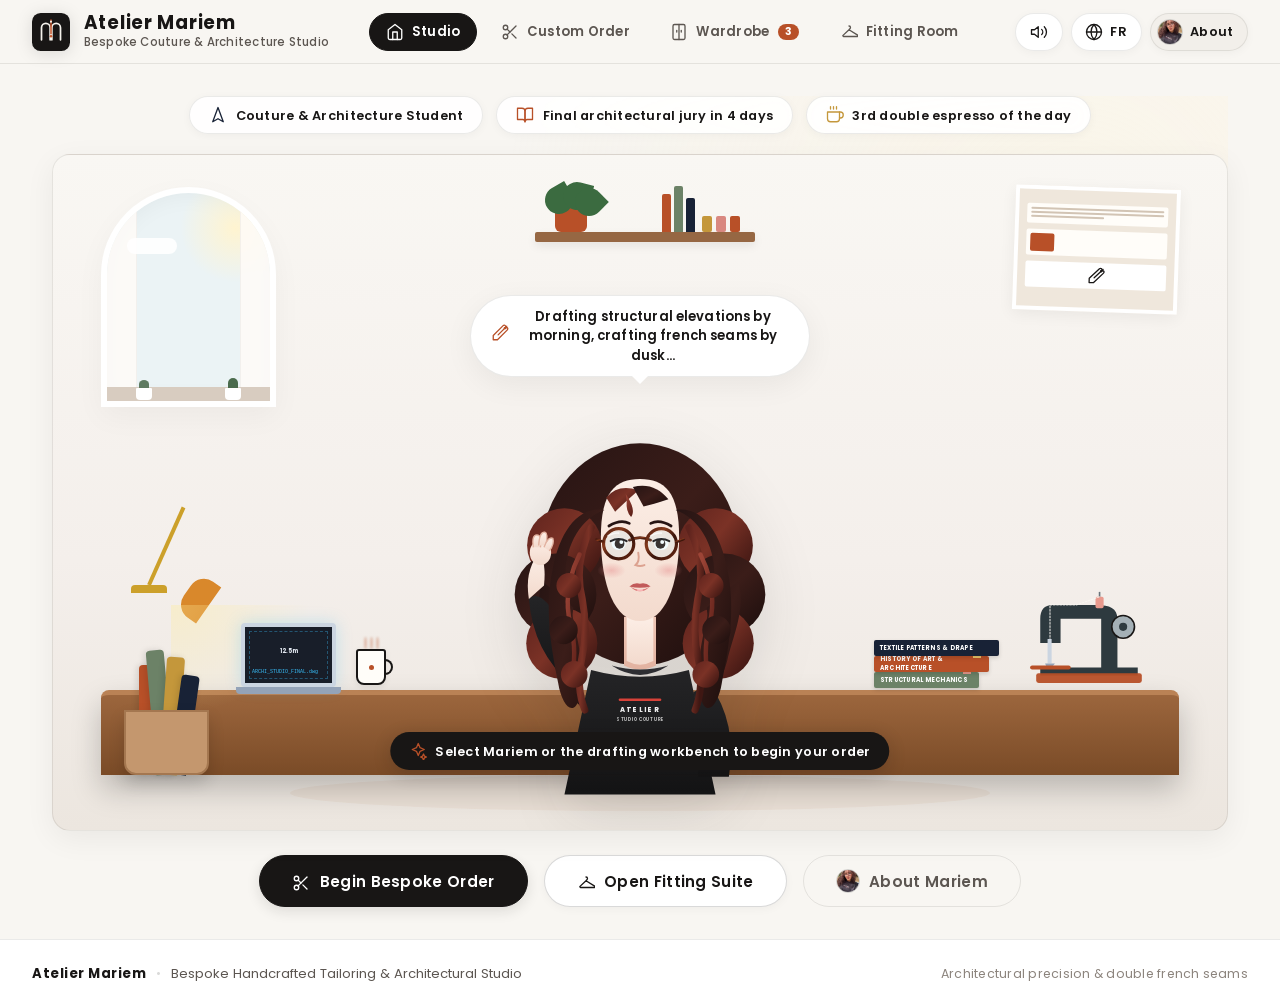
==== index.html @ 772eb367 "feat: complete Atelier Mariem - bespoke couture and architecture studio" ====
<!DOCTYPE html>
<html lang="en">
<head>
  <meta charset="UTF-8" />
  <meta name="viewport" content="width=device-width, initial-scale=1.0" />
  <title>Atelier Mariem — Bespoke Couture & Architecture Studio</title>
  <meta name="description" content="A curated atelier by Mariem, architecture student and bespoke tailor. Custom order tailored garments, view mechanical atelier construction, and style silhouettes in the interactive fitting suite." />

  <!-- Favicon with Architectural Monogram -->
  <link rel="icon" href="data:image/svg+xml,<svg xmlns=%22http://www.w3.org/2000/svg%22 viewBox=%220 0 44 44%22 fill=%22none%22><rect width=%2244%22 height=%2244%22 rx=%2210%22 fill=%22%23181615%22/><path d=%22M11 31V17C11 14.2 13.2 12 16 12C18.8 12 21 14.2 21 17V31M23 31V17C23 14.2 25.2 12 28 12C30.8 12 33 14.2 33 17V31%22 stroke=%22%23F5F2EB%22 stroke-width=%222.5%22 stroke-linecap=%22round%22/><circle cx=%2222%22 cy=%2224%22 r=%222%22 fill=%22%23C2542B%22/></svg>" />

  <!-- Google Fonts: Poppins (Clean, Architectural, Premium) -->
  <link rel="preconnect" href="https://fonts.googleapis.com" />
  <link rel="preconnect" href="https://fonts.gstatic.com" crossorigin />
  <link href="https://fonts.googleapis.com/css2?family=Poppins:ital,wght@0,300;0,400;0,500;0,600;0,700;0,800;1,400;1,500;1,600&display=swap" rel="stylesheet" />

  <!-- Modular CSS Files -->
  <link rel="stylesheet" href="css/styles.css" />
  <link rel="stylesheet" href="css/studio.css" />
  <link rel="stylesheet" href="css/conversation.css" />
  <link rel="stylesheet" href="css/workshop.css" />
  <link rel="stylesheet" href="css/wardrobe.css" />
  <link rel="stylesheet" href="css/fitting-room.css" />
</head>
<body>
  <div class="atelier-app-root">
    <!-- Top Navigation Bar -->
    <header class="atelier-navbar">
      <div class="navbar-inner">
        <!-- Brand / Studio Logo -->
        <a href="#studio" class="navbar-brand" id="brand-logo-link" aria-label="Atelier Mariem Home">
          <div class="brand-monogram-container" id="brand-logo-slot">
            <svg class="brand-vector-logo" width="38" height="38" viewBox="0 0 44 44" fill="none" xmlns="http://www.w3.org/2000/svg">
              <rect width="44" height="44" rx="10" fill="#181615" />
              <path d="M11 31V17C11 14.2386 13.2386 12 16 12C18.7614 12 21 14.2386 21 17V31" stroke="#F5F2EB" stroke-width="2" stroke-linecap="round" />
              <path d="M23 31V17C23 14.2386 25.2386 12 28 12C30.7614 12 33 14.2386 33 17V31" stroke="#F5F2EB" stroke-width="2" stroke-linecap="round" />
              <path d="M22 8V24" stroke="#C2542B" stroke-width="1.75" stroke-linecap="round" />
              <circle cx="22" cy="10" r="1.2" fill="#FAF7F2" />
              <circle cx="22" cy="27" r="1.5" fill="#C2542B" />
            </svg>
          </div>
          <div class="brand-text-block">
            <h1 class="brand-name" data-i18n="brand_title">Atelier Mariem</h1>
            <span class="brand-tagline" data-i18n="brand_subtitle">Bespoke Couture & Architecture Studio</span>
          </div>
        </a>

        <!-- Scene Navigation Links (Vector Line Icons, Zero Emojis) -->
        <nav class="navbar-navigation" aria-label="Main Navigation">
          <ul class="navbar-nav">
            <li>
              <a href="#studio" class="nav-link active" data-scene="studio">
                <svg class="nav-icon" viewBox="0 0 24 24" fill="none" stroke="currentColor" stroke-width="1.75" stroke-linecap="round" stroke-linejoin="round"><path d="M3 9l9-7 9 7v11a2 2 0 0 1-2 2H5a2 2 0 0 1-2-2z"></path><polyline points="9 22 9 12 15 12 15 22"></polyline></svg>
                <span data-i18n="nav_studio">Studio</span>
              </a>
            </li>
            <li>
              <a href="#order" class="nav-link" data-scene="order">
                <svg class="nav-icon" viewBox="0 0 24 24" fill="none" stroke="currentColor" stroke-width="1.75" stroke-linecap="round" stroke-linejoin="round"><circle cx="6" cy="6" r="3"></circle><circle cx="6" cy="18" r="3"></circle><line x1="20" y1="4" x2="8.12" y2="15.88"></line><line x1="14.47" y1="14.48" x2="20" y2="20"></line><line x1="8.12" y1="8.12" x2="12" y2="12"></line></svg>
                <span data-i18n="nav_order">Custom Order</span>
              </a>
            </li>
            <li>
              <a href="#wardrobe" class="nav-link" data-scene="wardrobe">
                <svg class="nav-icon" viewBox="0 0 24 24" fill="none" stroke="currentColor" stroke-width="1.75" stroke-linecap="round" stroke-linejoin="round"><rect x="4" y="2" width="16" height="20" rx="2"></rect><line x1="12" y1="2" x2="12" y2="22"></line><line x1="9" y1="10" x2="9" y2="12"></line><line x1="15" y1="10" x2="15" y2="12"></line></svg>
                <span data-i18n="nav_wardrobe">Wardrobe</span>
                <span class="nav-counter-badge" id="nav-wardrobe-count" aria-label="Wardrobe items count">3</span>
              </a>
            </li>
            <li>
              <a href="#fitting" class="nav-link" data-scene="fitting">
                <svg class="nav-icon" viewBox="0 0 24 24" fill="none" stroke="currentColor" stroke-width="1.75" stroke-linecap="round" stroke-linejoin="round"><path d="M12 4a2 2 0 0 1 2 2c0 1.5-1.5 2-2 3l-8 7.5a1 1 0 0 0 .7 1.5h18.6a1 1 0 0 0 .7-1.5L12 9"></path></svg>
                <span data-i18n="nav_fitting">Fitting Room</span>
              </a>
            </li>
          </ul>
        </nav>

        <!-- Right Quick Controls -->
        <div class="navbar-controls">
          <!-- Sound Toggle (Web Audio API) -->
          <button class="btn-ctrl" id="btn-toggle-sound" title="Toggle audio ambience" aria-label="Toggle audio">
            <svg class="ctrl-icon" viewBox="0 0 24 24" fill="none" stroke="currentColor" stroke-width="1.75" stroke-linecap="round" stroke-linejoin="round"><polygon points="11 5 6 9 2 9 2 15 6 15 11 19 11 5"></polygon><path d="M19.07 4.93a10 10 0 0 1 0 14.14M15.54 8.46a5 5 0 0 1 0 7.07"></path></svg>
          </button>

          <!-- Language Switcher (EN / FR) -->
          <button class="btn-ctrl" id="btn-toggle-lang" title="Switch language" aria-label="Switch language">
            <svg class="ctrl-icon" viewBox="0 0 24 24" fill="none" stroke="currentColor" stroke-width="1.75" stroke-linecap="round" stroke-linejoin="round"><circle cx="12" cy="12" r="10"></circle><line x1="2" y1="12" x2="22" y2="12"></line><path d="M12 2a15.3 15.3 0 0 1 4 10 15.3 15.3 0 0 1-4 10 15.3 15.3 0 0 1-4-10 15.3 15.3 0 0 1 4-10z"></path></svg>
            <span class="lang-text" id="nav-lang-label">FR</span>
          </button>

          <!-- About Mariem Button (with Circular Avatar Crop) -->
          <button class="btn-ctrl btn-about-pill" id="btn-nav-about" title="Meet Mariem" aria-label="About Mariem">
            <img src="assets/me.png" alt="Mariem" class="avatar-mini-crop" />
            <span data-i18n="nav_about">About</span>
          </button>
        </div>
      </div>
    </header>

    <!-- Main Viewport for Animated Single-Page Scenes -->
    <main class="app-viewport" id="app-main-viewport" role="main"></main>

    <!-- About Mariem Modal (Pinterest / Luxury Editorial Lookbook Card) -->
    <div class="modal-backdrop" id="about-mariem-modal" style="display: none;" role="dialog" aria-modal="true" aria-labelledby="about-modal-heading">
      <div class="modal-sheet">
        <button class="modal-close-corner" id="btn-close-about-modal" aria-label="Close modal">
          <svg viewBox="0 0 24 24" width="18" height="18" fill="none" stroke="currentColor" stroke-width="2" stroke-linecap="round" stroke-linejoin="round"><line x1="18" y1="6" x2="6" y2="18"></line><line x1="6" y1="6" x2="18" y2="18"></line></svg>
        </button>

        <div class="about-hero-row">
          <img src="assets/me.png" alt="Mariem with round glasses and curly hair" class="about-portrait-circle" />
          <div class="about-titles-col">
            <span class="about-kicker">Couture & Structural Design</span>
            <h3 id="about-modal-heading" data-i18n="about_title">Bonjour, I'm Mariem</h3>
            <p class="about-sub-role" data-i18n="about_subtitle">Architecture student by day, tailor and patternmaker by night</p>
          </div>
        </div>

        <p class="about-bio-body" data-i18n="about_bio">
          Welcome to my studio corner. Between structural mechanics evaluations and urban theory seminars, I craft sustainable bespoke garments on an all-metal vintage Singer. Every piece is cut by hand with architectural drafting precision, finished with reinforced french seams, and tailored to endure for years.
        </p>

        <div class="about-facts-box">
          <h4 data-i18n="about_fun_facts_title">Studio Principles</h4>
          <ul class="about-facts-list">
            <li data-i18n="about_fact_1">Focus: Double-shot oat flat white and continuous ambient records</li>
            <li data-i18n="about_fact_2">Machinery: 1984 all-metal mechanical needle-punch workhorse</li>
            <li data-i18n="about_fact_3">Aesthetic: Sharp architectural lines balanced by fluid natural drape</li>
            <li data-i18n="about_fact_4">Sustainability: Zero-waste scrap accessories and natural organic fibers</li>
          </ul>
        </div>

        <div class="modal-bottom-actions">
          <button class="btn btn-primary btn-large" onclick="document.getElementById('about-mariem-modal').style.display='none'">
            <span data-i18n="about_close_btn">Return to Studio</span>
          </button>
        </div>
      </div>
    </div>

    <!-- Atelier Footer -->
    <footer class="atelier-footer">
      <div class="footer-inner">
        <div class="footer-left">
          <span class="footer-brand-title">Atelier Mariem</span>
          <span class="footer-sep">•</span>
          <span>Bespoke Handcrafted Tailoring & Architectural Studio</span>
        </div>
        <div class="footer-right">
          <span class="footer-motto">Architectural precision & double french seams</span>
        </div>
      </div>
    </footer>
  </div>

  <!-- Main JavaScript App Module -->
  <script type="module" src="js/main.js"></script>
</body>
</html>
---- css/styles.css ----
/* ==========================================================================
   Atelier Mariem - Luxury Design System & Global Stylesheet
   Typography: Poppins exclusively
   Aesthetic: Pinterest high-end editorial atelier, architectural precision,
   understated luxury, uniform button heights & cohesive vector icon library
   ========================================================================== */

:root {
  /* High-End Architectural Atelier Color Palette */
  --bg-cream: #F8F6F2;
  --bg-cream-card: #FFFFFF;
  --bg-cream-alt: #F2EFEA;
  --bg-warm-tint: #ECE7DE;

  --terracotta: #B85028;
  --terracotta-dark: #963D1B;
  --terracotta-light: #CF6840;
  --terracotta-soft: rgba(184, 80, 40, 0.08);

  --rose-blush: #D98880;
  --rose-soft: #F7EBE8;
  --gold-ochre: #C4973B;
  --sage-green: #6C8267;
  --navy-tailor: #182236;

  --text-dark: #181615;
  --text-muted: #5C5651;
  --text-light: #8C847D;

  --border-subtle: rgba(24, 22, 21, 0.09);
  --border-strong: rgba(24, 22, 21, 0.16);

  /* Shadows (Soft luxury elevation) */
  --shadow-sm: 0 2px 10px rgba(24, 22, 21, 0.04);
  --shadow-md: 0 8px 30px rgba(24, 22, 21, 0.06);
  --shadow-lg: 0 20px 50px rgba(24, 22, 21, 0.1);
  --shadow-glow: 0 0 25px rgba(184, 80, 40, 0.22);

  /* Radii */
  --radius-sm: 6px;
  --radius-md: 12px;
  --radius-lg: 18px;
  --radius-full: 9999px;

  /* Typography: POPPINS Everywhere */
  --font-family: 'Poppins', -apple-system, BlinkMacSystemFont, 'Segoe UI', Roboto, sans-serif;
  --font-display: var(--font-family);
  --font-body: var(--font-family);
  --font-handwritten: var(--font-family);

  /* Button Standard Heights */
  --btn-h-default: 46px;
  --btn-h-large: 52px;
  --btn-h-sm: 36px;

  /* Transitions */
  --transition-fast: 160ms cubic-bezier(0.2, 0, 0, 1);
  --transition-base: 260ms cubic-bezier(0.25, 1, 0.5, 1);
}

/* Reset */
*, *::before, *::after {
  box-sizing: border-box;
  margin: 0;
  padding: 0;
}

html {
  font-size: 16px;
  scroll-behavior: smooth;
  -webkit-font-smoothing: antialiased;
  -moz-osx-font-smoothing: grayscale;
}

body {
  background-color: var(--bg-cream);
  color: var(--text-dark);
  font-family: var(--font-family);
  line-height: 1.5;
  min-height: 100vh;
  display: flex;
  flex-direction: column;
  overflow-x: hidden;
}

/* Global App Shell */
.atelier-app-root {
  display: flex;
  flex-direction: column;
  min-height: 100vh;
}

/* ================= VECTOR ICONS ================= */
.icon, .nav-icon, .ctrl-icon {
  width: 18px;
  height: 18px;
  display: inline-block;
  vertical-align: middle;
  stroke-width: 1.75px;
  flex-shrink: 0;
}

/* ================= HEADER / TOPBAR ================= */
.atelier-navbar {
  position: sticky;
  top: 0;
  z-index: 100;
  background-color: rgba(248, 246, 242, 0.95);
  backdrop-filter: blur(14px);
  border-bottom: 1px solid var(--border-subtle);
  padding: 0.75rem 2rem;
}

.navbar-inner {
  max-width: 1240px;
  margin: 0 auto;
  display: flex;
  align-items: center;
  justify-content: space-between;
  gap: 1.5rem;
}

/* Brand Link */
.navbar-brand {
  display: flex;
  align-items: center;
  gap: 0.85rem;
  text-decoration: none;
  color: inherit;
  transition: opacity var(--transition-fast);
}

.navbar-brand:hover {
  opacity: 0.9;
}

.brand-monogram-container {
  display: flex;
  align-items: center;
  justify-content: center;
}

.brand-vector-logo {
  filter: drop-shadow(0 2px 8px rgba(0,0,0,0.12));
}

.brand-text-block {
  display: flex;
  flex-direction: column;
}

.brand-name {
  font-family: var(--font-family);
  font-size: 1.15rem;
  font-weight: 700;
  letter-spacing: 0.04em;
  color: var(--text-dark);
  line-height: 1.2;
}

.brand-tagline {
  font-size: 0.72rem;
  color: var(--text-muted);
  font-weight: 500;
  letter-spacing: 0.02em;
}

/* Nav Links */
.navbar-nav {
  display: flex;
  align-items: center;
  gap: 0.4rem;
  list-style: none;
}

.nav-link {
  display: inline-flex;
  align-items: center;
  gap: 0.5rem;
  height: 38px;
  padding: 0 1rem;
  border-radius: var(--radius-full);
  text-decoration: none;
  font-size: 0.82rem;
  font-weight: 600;
  letter-spacing: 0.02em;
  color: var(--text-muted);
  transition: all var(--transition-fast);
  cursor: pointer;
  border: 1px solid transparent;
}

.nav-link:hover {
  color: var(--text-dark);
  background-color: var(--bg-cream-alt);
}

.nav-link.active {
  color: #FFF;
  background-color: var(--text-dark);
  border-color: var(--text-dark);
}

.nav-counter-badge {
  background-color: var(--terracotta);
  color: #FFF;
  font-size: 0.68rem;
  font-weight: 700;
  padding: 0.1rem 0.45rem;
  border-radius: var(--radius-full);
  line-height: 1.2;
}

.nav-link.active .nav-counter-badge {
  background-color: #FFF;
  color: var(--text-dark);
}

/* Right Controls (Language & Sound) */
.navbar-controls {
  display: flex;
  align-items: center;
  gap: 0.5rem;
}

.btn-ctrl {
  background: var(--bg-cream-card);
  border: 1px solid var(--border-subtle);
  color: var(--text-dark);
  height: 38px;
  padding: 0 0.85rem;
  border-radius: var(--radius-full);
  cursor: pointer;
  display: inline-flex;
  align-items: center;
  justify-content: center;
  gap: 0.45rem;
  font-family: var(--font-family);
  font-size: 0.8rem;
  font-weight: 600;
  letter-spacing: 0.02em;
  transition: all var(--transition-fast);
  box-shadow: var(--shadow-sm);
}

.btn-ctrl:hover {
  border-color: var(--text-dark);
  transform: translateY(-1px);
}

.btn-ctrl.muted {
  opacity: 0.5;
}

.btn-about-pill {
  padding: 0 0.85rem 0 0.4rem;
  background-color: var(--bg-cream-alt);
  border-color: var(--border-subtle);
}

.avatar-mini-crop {
  width: 26px;
  height: 26px;
  border-radius: var(--radius-full);
  object-fit: cover;
  border: 1px solid var(--border-strong);
}

/* ================= MAIN VIEWPORT CONTAINER ================= */
.app-viewport {
  flex: 1;
  max-width: 1240px;
  width: 100%;
  margin: 0 auto;
  padding: 2rem;
  display: flex;
  flex-direction: column;
}

/* Base Scene Animation */
.scene {
  display: flex;
  flex-direction: column;
  width: 100%;
  animation: sceneFadeIn var(--transition-base) forwards;
}

@keyframes sceneFadeIn {
  from {
    opacity: 0;
    transform: translateY(10px);
  }
  to {
    opacity: 1;
    transform: translateY(0);
  }
}

/* ================= BUTTONS (PRO-CODED & UNIFORM) ================= */
.btn {
  display: inline-flex;
  align-items: center;
  justify-content: center;
  gap: 0.6rem;
  height: var(--btn-h-default);
  min-height: var(--btn-h-default);
  padding: 0 1.5rem;
  border-radius: var(--radius-full);
  border: 1px solid transparent;
  font-family: var(--font-family);
  font-weight: 600;
  font-size: 0.88rem;
  letter-spacing: 0.02em;
  cursor: pointer;
  transition: all var(--transition-fast);
  text-decoration: none;
  white-space: nowrap;
  box-sizing: border-box;
}

.btn:active {
  transform: scale(0.98);
}

.btn-primary {
  background-color: var(--text-dark);
  color: #FFF;
  border-color: var(--text-dark);
  box-shadow: 0 4px 14px rgba(24, 22, 21, 0.12);
}

.btn-primary:hover {
  background-color: var(--terracotta);
  border-color: var(--terracotta);
  box-shadow: 0 6px 18px var(--terracotta-soft);
  transform: translateY(-1px);
}

.btn-secondary {
  background-color: var(--bg-cream-card);
  color: var(--text-dark);
  border-color: var(--border-strong);
  box-shadow: var(--shadow-sm);
}

.btn-secondary:hover {
  border-color: var(--text-dark);
  background-color: var(--bg-cream-alt);
  transform: translateY(-1px);
}

.btn-ghost {
  background: transparent;
  color: var(--text-muted);
  border-color: var(--border-subtle);
}

.btn-ghost:hover {
  background-color: var(--bg-cream-alt);
  color: var(--text-dark);
  border-color: var(--border-strong);
}

.btn-danger {
  background-color: #B91C1C;
  color: #FFF;
  border-color: #B91C1C;
}

.btn-danger:hover {
  background-color: #991B1B;
}

.btn-large {
  height: var(--btn-h-large);
  min-height: var(--btn-h-large);
  padding: 0 2rem;
  font-size: 0.95rem;
}

.btn-sm {
  height: var(--btn-h-sm);
  min-height: var(--btn-h-sm);
  padding: 0 1rem;
  font-size: 0.8rem;
}

.pulse-glow {
  animation: pulseButtonGlow 3s infinite ease-in-out;
}

@keyframes pulseButtonGlow {
  0%, 100% {
    box-shadow: 0 4px 14px rgba(24, 22, 21, 0.12);
  }
  50% {
    box-shadow: 0 6px 22px rgba(184, 80, 40, 0.28);
  }
}

/* ================= MODAL BASE (PINTEREST / EDITORIAL) ================= */
.modal-backdrop {
  position: fixed;
  inset: 0;
  z-index: 500;
  background-color: rgba(24, 22, 21, 0.6);
  backdrop-filter: blur(8px);
  display: flex;
  align-items: center;
  justify-content: center;
  padding: 1.5rem;
  animation: modalFadeIn var(--transition-fast) forwards;
}

@keyframes modalFadeIn {
  from { opacity: 0; }
  to { opacity: 1; }
}

.modal-sheet {
  background: var(--bg-cream-card);
  border-radius: var(--radius-lg);
  border: 1px solid var(--border-subtle);
  max-width: 560px;
  width: 100%;
  max-height: 90vh;
  overflow-y: auto;
  box-shadow: var(--shadow-lg);
  padding: 2.5rem;
  position: relative;
  animation: modalSlideUp var(--transition-base) forwards;
}

@keyframes modalSlideUp {
  from { transform: translateY(20px); opacity: 0; }
  to { transform: translateY(0); opacity: 1; }
}

.modal-close-corner {
  position: absolute;
  top: 1.5rem;
  right: 1.5rem;
  width: 36px;
  height: 36px;
  border-radius: var(--radius-full);
  border: 1px solid var(--border-subtle);
  background: var(--bg-cream);
  color: var(--text-dark);
  display: flex;
  align-items: center;
  justify-content: center;
  cursor: pointer;
  transition: all var(--transition-fast);
}

.modal-close-corner:hover {
  background-color: var(--text-dark);
  color: #FFF;
}

/* About Mariem Modal Content */
.about-hero-row {
  display: flex;
  align-items: center;
  gap: 1.5rem;
  margin-bottom: 1.5rem;
}

.about-portrait-circle {
  width: 90px;
  height: 90px;
  border-radius: var(--radius-full);
  border: 2px solid var(--text-dark);
  box-shadow: var(--shadow-md);
  object-fit: cover;
  flex-shrink: 0;
}

.about-kicker {
  font-size: 0.72rem;
  font-weight: 700;
  text-transform: uppercase;
  letter-spacing: 0.1em;
  color: var(--terracotta);
  display: block;
  margin-bottom: 0.2rem;
}

.about-titles-col h3 {
  font-size: 1.4rem;
  font-weight: 700;
  color: var(--text-dark);
  line-height: 1.25;
}

.about-sub-role {
  color: var(--text-muted);
  font-size: 0.85rem;
  font-weight: 500;
  margin-top: 0.2rem;
}

.about-bio-body {
  color: var(--text-muted);
  font-size: 0.92rem;
  line-height: 1.65;
  margin-bottom: 1.5rem;
}

.about-facts-box {
  background-color: var(--bg-cream-alt);
  border-radius: var(--radius-md);
  border-left: 3px solid var(--terracotta);
  padding: 1.25rem 1.4rem;
  margin-bottom: 1.8rem;
}

.about-facts-box h4 {
  font-size: 0.9rem;
  font-weight: 700;
  letter-spacing: 0.04em;
  text-transform: uppercase;
  margin-bottom: 0.65rem;
  color: var(--text-dark);
}

.about-facts-list {
  list-style: none;
  display: flex;
  flex-direction: column;
  gap: 0.45rem;
  font-size: 0.82rem;
  color: var(--text-muted);
}

.modal-bottom-actions {
  display: flex;
  justify-content: flex-end;
}

/* ================= FOOTER ================= */
.atelier-footer {
  margin-top: auto;
  border-top: 1px solid var(--border-subtle);
  background-color: #FFF;
  padding: 1.5rem 2rem;
  font-size: 0.82rem;
  color: var(--text-muted);
}

.footer-inner {
  max-width: 1240px;
  margin: 0 auto;
  display: flex;
  align-items: center;
  justify-content: space-between;
  gap: 1.5rem;
}

.footer-left {
  display: flex;
  align-items: center;
  gap: 0.6rem;
}

.footer-brand-title {
  font-weight: 700;
  color: var(--text-dark);
  letter-spacing: 0.04em;
}

.footer-sep {
  color: var(--border-strong);
}

.footer-motto {
  font-size: 0.78rem;
  letter-spacing: 0.02em;
  color: var(--text-light);
}

/* Responsive Navbar */
@media (max-width: 768px) {
  .atelier-navbar {
    padding: 0.65rem 1rem;
  }

  .navbar-inner {
    flex-wrap: wrap;
  }

  .brand-name {
    font-size: 1.05rem;
  }

  .brand-tagline {
    display: none;
  }

  .nav-link {
    padding: 0 0.75rem;
    font-size: 0.78rem;
  }

  .app-viewport {
    padding: 1.25rem 1rem;
  }

  .about-hero-row {
    flex-direction: column;
    text-align: center;
  }

  .footer-inner {
    flex-direction: column;
    text-align: center;
    gap: 0.5rem;
  }
}
---- css/studio.css ----
/* ==========================================================================
   Atelier Mariem - Studio Scene Stylesheet (Home)
   High-end architectural atelier loft, drafting desk, vintage Singer machine,
   uniform button heights, Pinterest moodboard precision
   ========================================================================== */

.scene-studio {
  position: relative;
  min-height: 80vh;
  display: flex;
  flex-direction: column;
  justify-content: space-between;
}

/* Floating Status Badges at Top */
.studio-header-floating {
  display: flex;
  align-items: center;
  justify-content: center;
  flex-wrap: wrap;
  gap: 0.85rem;
  margin-bottom: 1.25rem;
  z-index: 10;
}

.floating-badge {
  background: rgba(255, 255, 255, 0.9);
  backdrop-filter: blur(10px);
  border: 1px solid var(--border-subtle);
  border-radius: var(--radius-full);
  height: 38px;
  padding: 0 1.15rem;
  font-size: 0.8rem;
  font-weight: 600;
  letter-spacing: 0.02em;
  color: var(--text-dark);
  display: inline-flex;
  align-items: center;
  gap: 0.55rem;
  box-shadow: var(--shadow-sm);
  transition: all var(--transition-fast);
}

.floating-badge:hover {
  transform: translateY(-2px);
  border-color: var(--border-strong);
}

.badge-icon {
  display: flex;
  align-items: center;
  color: var(--terracotta);
}

.student-badge .badge-icon { color: var(--navy-tailor); }
.exam-badge .badge-icon { color: var(--terracotta); }
.coffee-badge .badge-icon { color: var(--gold-ochre); }

/* Studio Stage Area */
.studio-stage {
  position: relative;
  background: linear-gradient(180deg, #F9F7F3 0%, #F4EFEB 60%, #ECE6DF 100%);
  border: 1px solid var(--border-subtle);
  border-radius: var(--radius-lg);
  padding: 2.5rem 3rem 1.2rem;
  min-height: 520px;
  overflow: hidden;
  box-shadow: var(--shadow-md);
  display: flex;
  flex-direction: column;
  justify-content: flex-end;
}

/* Natural Daylight overlay */
.studio-ambient-light {
  position: absolute;
  top: 0;
  right: 0;
  width: 65%;
  height: 85%;
  background: radial-gradient(circle at 80% 20%, rgba(255, 245, 220, 0.4) 0%, rgba(255, 245, 220, 0) 70%);
  pointer-events: none;
}

/* Background Wall Elements */
.studio-room-bg {
  position: absolute;
  top: 2rem;
  left: 3rem;
  right: 3rem;
  height: 240px;
  display: flex;
  justify-content: space-between;
  pointer-events: none;
}

/* Cozy Studio Window */
.studio-window {
  width: 175px;
  height: 220px;
  background: #EBF3F5;
  border: 6px solid #FFF;
  border-radius: 90px 90px 0 0;
  box-shadow: inset 0 0 25px rgba(0, 0, 0, 0.05), 0 10px 30px rgba(0, 0, 0, 0.04);
  position: relative;
  overflow: hidden;
}

.window-sunlight {
  position: absolute;
  top: -20px;
  right: -20px;
  width: 110px;
  height: 110px;
  background: radial-gradient(circle, #FFF4D0 0%, rgba(255, 244, 208, 0) 70%);
}

.floating-cloud {
  position: absolute;
  top: 45px;
  left: 20px;
  width: 50px;
  height: 16px;
  background: #FFF;
  border-radius: 12px;
  opacity: 0.9;
  animation: floatCloud 26s infinite linear;
}

@keyframes floatCloud {
  0% { transform: translateX(-60px); }
  100% { transform: translateX(190px); }
}

.curtain {
  position: absolute;
  top: 0;
  bottom: 0;
  width: 30px;
  background: rgba(255, 252, 248, 0.85);
}

.curtain-left { left: 0; border-right: 1px solid rgba(0,0,0,0.04); }
.curtain-right { right: 0; border-left: 1px solid rgba(0,0,0,0.04); }

.window-sill {
  position: absolute;
  bottom: 0;
  left: -8px;
  right: -8px;
  height: 14px;
  background: #D8CCC0;
  border-radius: 4px;
  display: flex;
  justify-content: space-around;
  align-items: center;
}

.mini-ceramic-pot {
  width: 16px;
  height: 12px;
  background: #FFF;
  border-radius: 1px 1px 4px 4px;
  position: relative;
}

.succulent-stem {
  position: absolute;
  top: -8px;
  left: 3px;
  width: 10px;
  height: 8px;
  background: #5E7A60;
  border-radius: 50% 50% 0 0;
}

.succulent-stem.alt {
  height: 10px;
  top: -10px;
  background: #4A6B4D;
}

/* Floating Wall Shelf */
.floating-shelf {
  width: 220px;
  height: 10px;
  background: #966743;
  border-radius: 2px;
  position: relative;
  margin-top: 45px;
  box-shadow: 0 4px 10px rgba(0,0,0,0.08);
}

.potted-monstera {
  position: absolute;
  bottom: 10px;
  left: 20px;
}

.plant-pot {
  width: 32px;
  height: 24px;
  background: var(--terracotta);
  border-radius: 2px 2px 6px 6px;
}

.monstera-leaf {
  position: absolute;
  width: 28px;
  height: 28px;
  background: #3B6B40;
  border-radius: 50% 0 50% 50%;
  animation: leafSway 4.5s ease-in-out infinite alternate;
}

.leaf-1 { bottom: 18px; left: -10px; transform: rotate(-30deg); }
.leaf-2 { bottom: 22px; left: 8px; transform: rotate(15deg); }
.leaf-3 { bottom: 16px; left: 20px; transform: rotate(45deg); }

@keyframes leafSway {
  0% { transform: rotate(-4deg); }
  100% { transform: rotate(6deg); }
}

.shelf-books {
  position: absolute;
  bottom: 10px;
  right: 60px;
  display: flex;
  gap: 3px;
  align-items: flex-end;
}

.book {
  width: 9px;
  border-radius: 2px 2px 0 0;
}

.book-terracotta { height: 38px; background: var(--terracotta); }
.book-sage { height: 46px; background: var(--sage-green); }
.book-navy { height: 34px; background: var(--navy-tailor); }

.thread-spools-shelf {
  position: absolute;
  bottom: 10px;
  right: 15px;
  display: flex;
  gap: 4px;
}

.mini-spool {
  width: 10px;
  height: 16px;
  border-radius: 2px;
}

.spool-gold { background: var(--gold-ochre); }
.spool-rose { background: var(--rose-blush); }
.spool-rust { background: var(--terracotta); }

/* Pinned Moodboard */
.moodboard-board {
  width: 165px;
  height: 125px;
  background: #EFE7DC;
  border: 4px solid #FFF;
  box-shadow: 0 4px 16px rgba(0,0,0,0.06);
  position: relative;
  transform: rotate(2deg);
  display: flex;
  flex-direction: column;
  padding: 8px;
  gap: 6px;
}

.mood-note {
  background: #FFFDF9;
  padding: 4px;
  border-radius: 2px;
}

.sketch-line {
  display: block;
  height: 2px;
  background: #D2C4B4;
  margin-bottom: 2px;
  border-radius: 1px;
}

.sketch-line.short { width: 55%; }

.mini-swatch {
  width: 24px;
  height: 18px;
  border-radius: 2px;
}

.swatch-rust { background: var(--terracotta); }

.mood-polaroid {
  display: flex;
  align-items: center;
  justify-content: center;
  background: #FFF;
  border-radius: 2px;
  padding: 4px;
}

.polaroid-inner {
  display: flex;
  align-items: center;
  justify-content: center;
  color: var(--text-dark);
}

/* ================= CENTRAL WORKSTATION DESK ================= */
.studio-desk-area {
  position: relative;
  z-index: 5;
  display: flex;
  align-items: flex-end;
  justify-content: space-between;
  margin-top: 100px;
}

/* Drafting Table Base */
.wooden-desk {
  position: absolute;
  bottom: 0;
  left: 0;
  right: 0;
  height: 85px;
  background: linear-gradient(180deg, #9C663D 0%, #7A4B27 100%);
  border-top: 5px solid #BA8255;
  border-radius: 8px 8px 0 0;
  box-shadow: 0 14px 30px rgba(0, 0, 0, 0.22);
  z-index: 4;
}

/* Desk Items */
.desk-lamp {
  position: absolute;
  top: -110px;
  left: 30px;
  z-index: 6;
}

.lamp-base {
  width: 36px;
  height: 8px;
  background: #CCA02A;
  border-radius: 4px 4px 0 0;
}

.lamp-arm {
  width: 4px;
  height: 85px;
  background: #CCA02A;
  position: absolute;
  bottom: 8px;
  left: 16px;
  transform: rotate(24deg);
  transform-origin: bottom center;
}

.lamp-shade {
  width: 44px;
  height: 26px;
  background: #D9882B;
  border-radius: 16px 16px 0 0;
  position: absolute;
  top: 0;
  left: 45px;
  transform: rotate(-55deg);
}

.lamp-light-cone {
  position: absolute;
  top: 20px;
  left: 40px;
  width: 140px;
  height: 110px;
  background: radial-gradient(ellipse at top left, rgba(255, 235, 150, 0.35) 0%, rgba(255, 235, 150, 0) 70%);
  pointer-events: none;
}

/* Open Laptop */
.study-laptop {
  position: absolute;
  top: -72px;
  left: 140px;
  z-index: 6;
}

.laptop-screen {
  width: 95px;
  height: 64px;
  background: #181E29;
  border: 4px solid #CBD5E1;
  border-radius: 4px;
  box-shadow: 0 0 16px rgba(56, 189, 248, 0.25);
  padding: 4px;
  overflow: hidden;
}

.blueprint-grid {
  border: 1px dashed rgba(56, 189, 248, 0.35);
  height: 100%;
  display: flex;
  flex-direction: column;
  justify-content: space-between;
  padding: 2px;
}

.cad-title {
  font-size: 5px;
  color: #38BDF8;
  font-family: monospace;
}

.cad-dimension {
  font-size: 6px;
  color: #E2E8F0;
  font-weight: 700;
  align-self: center;
}

.laptop-keyboard {
  width: 105px;
  height: 7px;
  background: #94A3B8;
  border-radius: 0 0 4px 4px;
  margin-left: -5px;
}

/* Steaming Coffee Mug */
.coffee-mug {
  position: absolute;
  top: -46px;
  left: 255px;
  z-index: 6;
}

.mug-body {
  width: 30px;
  height: 36px;
  background: #FFFDF9;
  border: 2px solid var(--text-dark);
  border-radius: 3px 3px 8px 8px;
  display: flex;
  align-items: center;
  justify-content: center;
  position: relative;
  box-shadow: 0 2px 6px rgba(0,0,0,0.08);
}

.mug-body::after {
  content: '';
  position: absolute;
  right: -9px;
  top: 8px;
  width: 8px;
  height: 16px;
  border: 2px solid var(--text-dark);
  border-left: none;
  border-radius: 0 8px 8px 0;
}

.mug-brand-dot {
  width: 5px;
  height: 5px;
  background: var(--terracotta);
  border-radius: 50%;
}

.steam {
  position: absolute;
  top: -12px;
  width: 2.5px;
  height: 12px;
  background: rgba(184, 80, 40, 0.3);
  border-radius: 50%;
  filter: blur(1px);
  animation: steamRise 2.8s infinite ease-in;
}

.steam-1 { left: 8px; animation-delay: 0s; }
.steam-2 { left: 14px; animation-delay: 0.9s; }
.steam-3 { left: 20px; animation-delay: 1.8s; }

@keyframes steamRise {
  0% { transform: translateY(0) scaleX(1); opacity: 0; }
  40% { opacity: 0.6; }
  100% { transform: translateY(-24px) scaleX(2.5); opacity: 0; }
}

/* Textbooks Stack */
.textbooks-stack {
  position: absolute;
  top: -55px;
  right: 180px;
  display: flex;
  flex-direction: column-reverse;
  z-index: 6;
}

.textbook {
  height: 16px;
  border-radius: 2px;
  display: flex;
  align-items: center;
  padding: 0 6px;
  font-size: 6px;
  font-weight: 700;
  letter-spacing: 0.04em;
  color: #FFF;
  position: relative;
  box-shadow: 0 2px 4px rgba(0,0,0,0.15);
}

.book-1 { width: 125px; background: #182236; }
.book-2 { width: 115px; background: #B85028; }
.book-3 { width: 105px; background: #6C8267; }

.post-it {
  position: absolute;
  top: -4px;
  right: 8px;
  width: 8px;
  height: 6px;
}

.post-it.pink { background: #E8998D; }
.post-it.yellow { background: #E9C46A; }

/* Sewing Machine Trigger on Desk */
.studio-sewing-machine {
  position: absolute;
  top: -105px;
  right: 25px;
  z-index: 7;
  cursor: pointer;
  transition: transform var(--transition-fast);
}

.studio-sewing-machine:hover {
  transform: scale(1.03);
}

.flywheel-anim {
  transform-origin: 122px 45px;
  animation: spinFlywheel 3.5s linear infinite;
}

@keyframes spinFlywheel {
  100% { transform: rotate(360deg); }
}

/* Fabric Basket beside desk */
.fabric-basket {
  position: absolute;
  bottom: 0;
  left: 20px;
  width: 90px;
  height: 120px;
  z-index: 8;
  display: flex;
  align-items: flex-end;
  justify-content: center;
}

.fabric-roll {
  width: 18px;
  height: 110px;
  border-radius: 4px 4px 0 0;
  margin: 0 -3px;
  box-shadow: -2px 0 6px rgba(0,0,0,0.12);
}

.roll-terracotta { background: var(--terracotta); }
.roll-sage { background: var(--sage-green); height: 125px; transform: rotate(-5deg); }
.roll-mustard { background: var(--gold-ochre); height: 118px; transform: rotate(4deg); }
.roll-navy { background: var(--navy-tailor); height: 100px; transform: rotate(8deg); }

.woven-basket-front {
  position: absolute;
  bottom: 0;
  width: 85px;
  height: 65px;
  background: #C4976E;
  border-radius: 0 0 12px 12px;
  border: 2px solid #A47750;
  box-shadow: 0 8px 16px rgba(0,0,0,0.15);
}

/* ================= CENTRAL CHARACTER: MARIEM ================= */
.mariem-character-container {
  position: relative;
  z-index: 10;
  margin: 0 auto -20px;
  cursor: pointer;
  display: flex;
  flex-direction: column;
  align-items: center;
  transition: transform var(--transition-base);
}

.mariem-character-container:hover {
  transform: translateY(-4px);
}

.mariem-svg-holder {
  width: 320px;
  height: 410px;
  filter: drop-shadow(0 14px 28px rgba(24, 22, 21, 0.12));
}

/* Idle Character SVG Animations */
.animated-wave {
  transform-origin: 102px 335px;
  animation: waveArm 3.4s ease-in-out infinite;
}

@keyframes waveArm {
  0%, 100% { transform: rotate(0deg); }
  50% { transform: rotate(-8deg); }
}

.blink-anim {
  animation: blinkEyes 4.5s infinite;
}

@keyframes blinkEyes {
  0%, 94%, 98%, 100% { transform: scaleY(1); }
  96% { transform: scaleY(0.08); }
}

/* Thought Bubble Above Mariem */
.mariem-speech-bubble {
  background: #FFF;
  border: 1px solid var(--border-subtle);
  box-shadow: var(--shadow-md);
  padding: 0.65rem 1.25rem;
  border-radius: var(--radius-full);
  font-size: 0.82rem;
  font-weight: 600;
  letter-spacing: 0.01em;
  color: var(--text-dark);
  margin-bottom: 0.5rem;
  position: relative;
  animation: floatBubble 3s ease-in-out infinite alternate;
  max-width: 340px;
  text-align: center;
  display: flex;
  align-items: center;
  gap: 0.5rem;
}

.mariem-speech-bubble::after {
  content: '';
  position: absolute;
  bottom: -8px;
  left: 50%;
  transform: translateX(-50%);
  width: 0;
  height: 0;
  border-left: 8px solid transparent;
  border-right: 8px solid transparent;
  border-top: 8px solid #FFF;
}

@keyframes floatBubble {
  0% { transform: translateY(0); }
  100% { transform: translateY(-5px); }
}

/* Tap Hint Pill */
.tap-hint-pill {
  position: absolute;
  bottom: 25px;
  left: 50%;
  transform: translateX(-50%);
  background: var(--text-dark);
  color: #FFF;
  font-size: 0.8rem;
  font-weight: 600;
  letter-spacing: 0.02em;
  height: 38px;
  padding: 0 1.2rem;
  border-radius: var(--radius-full);
  box-shadow: 0 4px 18px rgba(24, 22, 21, 0.2);
  display: flex;
  align-items: center;
  gap: 0.5rem;
  animation: pulseHint 2s infinite ease-in-out;
  pointer-events: none;
  white-space: nowrap;
}

.tap-hint-pill .hint-sparkle {
  color: var(--terracotta);
  display: flex;
}

@keyframes pulseHint {
  0%, 100% { transform: translateX(-50%) scale(1); opacity: 0.95; }
  50% { transform: translateX(-50%) scale(1.04); opacity: 1; }
}

/* Floor Rug */
.studio-rug {
  width: 65%;
  height: 36px;
  background: #E8DCD1;
  border-radius: 50%;
  margin: 0 auto;
  opacity: 0.7;
}

/* Studio Bottom Actions (Strictly Aligned 52px Button Heights) */
.studio-bottom-actions {
  display: flex;
  align-items: center;
  justify-content: center;
  gap: 1rem;
  margin-top: 1.5rem;
  flex-wrap: wrap;
}

.studio-bottom-actions .btn {
  height: var(--btn-h-large);
  min-height: var(--btn-h-large);
}

.btn-mini-avatar {
  width: 24px;
  height: 24px;
  border-radius: var(--radius-full);
  object-fit: cover;
  border: 1px solid var(--border-strong);
}

/* Responsive adjustments */
@media (max-width: 768px) {
  .studio-stage {
    padding: 1.25rem 1rem 0.5rem;
    min-height: 450px;
  }

  .studio-window, .floating-shelf, .moodboard-board {
    display: none;
  }

  .study-laptop, .desk-lamp, .fabric-basket {
    display: none;
  }

  .mariem-svg-holder {
    width: 260px;
    height: 330px;
  }

  .studio-sewing-machine {
    right: 5px;
    top: -85px;
    transform: scale(0.85);
  }

  .studio-bottom-actions {
    flex-direction: column;
    width: 100%;
  }

  .studio-bottom-actions .btn {
    width: 100%;
  }
}
---- css/conversation.css ----
/* ==========================================================================
   Atelier Mariem - Conversation & Order Flow Stylesheet
   Typography: Poppins exclusively
   Aesthetic: Pinterest high-fashion atelier concierge, standardized button heights,
   minimalist borders & architectural precision
   ========================================================================== */

.scene-order {
  display: flex;
  flex-direction: column;
  gap: 1.5rem;
  max-width: 1080px;
  margin: 0 auto;
  width: 100%;
}

/* ================= STEPPER PROGRESS HEADER ================= */
.order-stepper-header {
  background: var(--bg-cream-card);
  border: 1px solid var(--border-subtle);
  border-radius: var(--radius-lg);
  padding: 1.25rem 2rem;
  box-shadow: var(--shadow-sm);
  display: flex;
  flex-direction: column;
  gap: 1rem;
}

.stepper-progress-bar {
  width: 100%;
  height: 4px;
  background-color: var(--bg-cream-alt);
  border-radius: var(--radius-full);
  overflow: hidden;
}

.progress-fill {
  height: 100%;
  background: var(--text-dark);
  border-radius: var(--radius-full);
  transition: width 400ms cubic-bezier(0.25, 1, 0.5, 1);
}

.stepper-steps {
  display: flex;
  align-items: center;
  justify-content: space-between;
  gap: 0.5rem;
  flex-wrap: wrap;
}

.step-pill {
  font-size: 0.75rem;
  font-weight: 700;
  letter-spacing: 0.05em;
  text-transform: uppercase;
  color: var(--text-light);
  padding: 0.35rem 0.85rem;
  border-radius: var(--radius-full);
  background: var(--bg-cream);
  border: 1px solid transparent;
  transition: all var(--transition-fast);
}

.step-pill.active {
  color: #FFF;
  background-color: var(--text-dark);
  border-color: var(--text-dark);
}

.step-pill.completed {
  color: var(--text-dark);
  background-color: var(--bg-cream-alt);
  border-color: var(--border-strong);
}

/* ================= CHAT LAYOUT ================= */
.order-chat-layout {
  display: grid;
  grid-template-columns: 290px 1fr;
  gap: 2rem;
  align-items: start;
}

/* Left Column: Mariem Talking Avatar */
.chat-mariem-col {
  position: sticky;
  top: 90px;
}

.mariem-talking-avatar-card {
  background: var(--bg-cream-card);
  border: 1px solid var(--border-subtle);
  border-radius: var(--radius-lg);
  padding: 1.5rem;
  box-shadow: var(--shadow-sm);
  display: flex;
  flex-direction: column;
  align-items: center;
  text-align: center;
}

.avatar-header {
  display: flex;
  align-items: center;
  gap: 0.55rem;
  font-size: 0.75rem;
  font-weight: 700;
  text-transform: uppercase;
  letter-spacing: 0.06em;
  color: var(--text-muted);
  margin-bottom: 0.85rem;
}

.status-dot {
  width: 7px;
  height: 7px;
  background-color: #10B981;
  border-radius: var(--radius-full);
  box-shadow: 0 0 6px #10B981;
}

.avatar-svg-box {
  width: 210px;
  height: 270px;
  margin-bottom: 0.85rem;
}

/* Talking Animation */
.talk-anim {
  animation: mouthMove 0.4s infinite alternate ease-in-out;
  transform-origin: 180px 229px;
}

@keyframes mouthMove {
  0% { transform: scaleY(0.7); }
  100% { transform: scaleY(1.3); }
}

.animated-gesture {
  animation: gestureLeft 2.8s ease-in-out infinite;
  transform-origin: 102px 335px;
}

@keyframes gestureLeft {
  0%, 100% { transform: rotate(0deg); }
  50% { transform: rotate(-8deg); }
}

.animated-gesture-alt {
  animation: gestureRight 2.2s ease-in-out infinite;
  transform-origin: 258px 335px;
}

@keyframes gestureRight {
  0%, 100% { transform: rotate(0deg); }
  50% { transform: rotate(6deg); }
}

.mariem-student-note {
  background-color: var(--bg-cream-alt);
  border-radius: var(--radius-md);
  padding: 0.85rem 1rem;
  font-size: 0.78rem;
  color: var(--text-muted);
  line-height: 1.5;
  display: flex;
  gap: 0.5rem;
  text-align: left;
  border: 1px solid var(--border-subtle);
}

.note-icon {
  color: var(--terracotta);
  display: flex;
  align-items: center;
  flex-shrink: 0;
}

/* Right Column: Interaction */
.chat-interaction-col {
  display: flex;
  flex-direction: column;
  gap: 1.25rem;
}

/* Mariem Dialogue Bubble */
.chat-bubble {
  background: var(--bg-cream-card);
  border: 1px solid var(--border-subtle);
  border-radius: var(--radius-lg);
  padding: 1.6rem 2rem;
  box-shadow: var(--shadow-sm);
  position: relative;
  font-size: 1rem;
  line-height: 1.65;
  color: var(--text-dark);
}

.mariem-bubble::before {
  content: '';
  position: absolute;
  top: 24px;
  left: -9px;
  width: 0;
  height: 0;
  border-top: 8px solid transparent;
  border-bottom: 8px solid transparent;
  border-right: 9px solid var(--bg-cream-card);
}

/* Typing Indicator */
.typing-indicator {
  display: flex;
  align-items: center;
  gap: 6px;
  padding: 0.4rem 0;
}

.typing-indicator .dot {
  width: 8px;
  height: 8px;
  background-color: var(--terracotta);
  border-radius: var(--radius-full);
  animation: typingBounce 1.2s infinite ease-in-out;
}

.typing-indicator .dot:nth-child(2) { animation-delay: 0.2s; }
.typing-indicator .dot:nth-child(3) { animation-delay: 0.4s; }

@keyframes typingBounce {
  0%, 60%, 100% { transform: translateY(0); opacity: 0.4; }
  30% { transform: translateY(-6px); opacity: 1; }
}

/* Reaction Feedback Bubble */
.reaction-bubble {
  background: var(--bg-cream-alt);
  border: 1px solid var(--border-strong);
  border-radius: var(--radius-md);
  padding: 0.85rem 1.25rem;
  display: flex;
  align-items: center;
  gap: 0.75rem;
  font-size: 0.88rem;
  font-weight: 600;
  color: var(--text-dark);
  box-shadow: var(--shadow-sm);
  animation: reactionPop 0.25s cubic-bezier(0.34, 1.56, 0.64, 1) forwards;
}

.reaction-avatar {
  color: var(--terracotta);
  display: flex;
  align-items: center;
  flex-shrink: 0;
}

@keyframes reactionPop {
  from { transform: scale(0.95) translateY(4px); opacity: 0; }
  to { transform: scale(1) translateY(0); opacity: 1; }
}

/* Step Card Wrapper */
.step-card {
  background: var(--bg-cream-card);
  border: 1px solid var(--border-subtle);
  border-radius: var(--radius-lg);
  padding: 2rem;
  box-shadow: var(--shadow-sm);
  display: flex;
  flex-direction: column;
  gap: 1.5rem;
}

/* ================= STEP 1: GENDER CARDS ================= */
.choice-buttons-grid {
  display: grid;
  grid-template-columns: 1fr 1fr;
  gap: 1.25rem;
}

.choice-card-btn {
  background: var(--bg-cream);
  border: 1px solid var(--border-subtle);
  border-radius: var(--radius-md);
  padding: 1.75rem 1.5rem;
  display: flex;
  flex-direction: column;
  align-items: center;
  text-align: center;
  gap: 0.5rem;
  cursor: pointer;
  transition: all var(--transition-fast);
  min-height: 140px;
  justify-content: center;
}

.choice-card-btn:hover {
  border-color: var(--text-dark);
  background-color: #FFF;
  transform: translateY(-2px);
  box-shadow: var(--shadow-md);
}

.choice-icon {
  width: 32px;
  height: 32px;
  display: flex;
  align-items: center;
  justify-content: center;
  color: var(--terracotta);
  margin-bottom: 0.25rem;
}

.choice-title {
  font-size: 1.1rem;
  font-weight: 700;
  color: var(--text-dark);
  letter-spacing: 0.02em;
}

.choice-sub {
  font-size: 0.78rem;
  color: var(--text-muted);
  line-height: 1.4;
}

/* ================= STEP 2: COLOR & LIVE SWATCH ================= */
.fabric-swatch-live-card {
  background: var(--bg-cream-alt);
  border: 1px solid var(--border-strong);
  border-radius: var(--radius-md);
  padding: 1.25rem;
  display: flex;
  flex-direction: column;
  gap: 0.85rem;
}

.swatch-header {
  display: flex;
  align-items: center;
  justify-content: space-between;
  flex-wrap: wrap;
  gap: 0.5rem;
}

.swatch-title-label {
  font-size: 0.75rem;
  font-weight: 700;
  text-transform: uppercase;
  letter-spacing: 0.08em;
  color: var(--text-muted);
}

.sheen-selector {
  display: flex;
  gap: 0.35rem;
}

.sheen-pill {
  background: #FFF;
  border: 1px solid var(--border-subtle);
  border-radius: var(--radius-full);
  height: 32px;
  padding: 0 0.85rem;
  font-family: var(--font-family);
  font-size: 0.75rem;
  font-weight: 600;
  color: var(--text-muted);
  cursor: pointer;
  transition: all var(--transition-fast);
  display: inline-flex;
  align-items: center;
  justify-content: center;
}

.sheen-pill.active {
  background-color: var(--text-dark);
  color: #FFF;
  border-color: var(--text-dark);
}

.swatch-display-box {
  height: 120px;
  border-radius: var(--radius-md);
  position: relative;
  overflow: hidden;
  box-shadow: inset 0 0 20px rgba(0, 0, 0, 0.15), 0 4px 12px rgba(0, 0, 0, 0.06);
  display: flex;
  align-items: flex-end;
  padding: 0.85rem;
  transition: background-color 300ms ease;
}

/* Tactile Weave Simulation */
.swatch-grain-overlay {
  position: absolute;
  inset: 0;
  background-image: radial-gradient(rgba(0, 0, 0, 0.12) 1px, transparent 0);
  background-size: 4px 4px;
  opacity: 0.6;
}

.swatch-display-box.sheen-linen .swatch-grain-overlay {
  background-image: repeating-linear-gradient(45deg, rgba(255, 255, 255, 0.12) 0px, rgba(255, 255, 255, 0.12) 2px, transparent 2px, transparent 4px);
  opacity: 0.75;
}

.swatch-display-box.sheen-velvet .swatch-grain-overlay {
  background-image: radial-gradient(circle at 50% 50%, rgba(255, 255, 255, 0.25) 0%, transparent 60%);
  opacity: 0.8;
}

.swatch-shine-reflection {
  position: absolute;
  top: 0;
  left: 0;
  right: 0;
  height: 50%;
  background: linear-gradient(180deg, rgba(255, 255, 255, 0.2) 0%, rgba(255, 255, 255, 0) 100%);
  pointer-events: none;
}

.swatch-info-tag {
  position: relative;
  z-index: 2;
  background: rgba(255, 255, 255, 0.95);
  backdrop-filter: blur(8px);
  padding: 0.4rem 0.85rem;
  border-radius: var(--radius-sm);
  display: flex;
  align-items: center;
  gap: 0.65rem;
  box-shadow: var(--shadow-sm);
}

.swatch-color-name {
  font-weight: 700;
  font-size: 0.82rem;
  color: var(--text-dark);
}

.swatch-color-hex {
  font-family: monospace;
  font-size: 0.72rem;
  color: var(--text-muted);
}

/* 16 Colors Grid (Uniform Card Heights) */
.section-label {
  font-size: 0.75rem;
  font-weight: 700;
  color: var(--text-muted);
  text-transform: uppercase;
  letter-spacing: 0.08em;
  display: block;
  margin-bottom: 0.5rem;
}

.colors-16-grid {
  display: grid;
  grid-template-columns: repeat(4, 1fr);
  gap: 0.65rem;
}

.color-swatch-btn {
  background: #FFF;
  border: 1px solid var(--border-subtle);
  border-radius: var(--radius-md);
  height: 44px;
  padding: 0 0.75rem;
  display: flex;
  align-items: center;
  gap: 0.55rem;
  cursor: pointer;
  transition: all var(--transition-fast);
  text-align: left;
  box-sizing: border-box;
}

.color-swatch-btn:hover {
  border-color: var(--text-dark);
  transform: translateY(-1px);
}

.color-swatch-btn.selected {
  border-color: var(--text-dark);
  background-color: var(--bg-cream-alt);
  box-shadow: 0 0 0 2px var(--text-dark);
}

.swatch-circle {
  width: 18px;
  height: 18px;
  border-radius: var(--radius-full);
  border: 1px solid rgba(0, 0, 0, 0.15);
  flex-shrink: 0;
}

.swatch-label {
  font-size: 0.75rem;
  font-weight: 600;
  color: var(--text-dark);
  white-space: nowrap;
  overflow: hidden;
  text-overflow: ellipsis;
}

/* Custom Hex Picker */
.custom-color-row {
  display: flex;
  align-items: center;
  justify-content: space-between;
  padding: 0.85rem 0 0;
  border-top: 1px dashed var(--border-subtle);
  flex-wrap: wrap;
  gap: 0.5rem;
}

.custom-color-label {
  font-size: 0.82rem;
  font-weight: 600;
  color: var(--text-muted);
}

.custom-picker-group {
  display: flex;
  align-items: center;
  gap: 0.6rem;
}

.color-wheel-input {
  width: 36px;
  height: 36px;
  border: none;
  border-radius: var(--radius-full);
  cursor: pointer;
  background: none;
}

.hex-text-input {
  width: 100px;
  height: 36px;
  padding: 0 0.65rem;
  border: 1px solid var(--border-strong);
  border-radius: var(--radius-sm);
  font-family: monospace;
  font-weight: 700;
  font-size: 0.82rem;
  text-align: center;
}

/* ================= STEP 3: PIECES CATALOG ================= */
.category-filter-tabs {
  display: flex;
  gap: 0.4rem;
  flex-wrap: wrap;
}

.cat-pill {
  background: var(--bg-cream);
  border: 1px solid var(--border-subtle);
  border-radius: var(--radius-full);
  height: 36px;
  padding: 0 1rem;
  font-family: var(--font-family);
  font-size: 0.78rem;
  font-weight: 600;
  color: var(--text-muted);
  cursor: pointer;
  transition: all var(--transition-fast);
  display: inline-flex;
  align-items: center;
  justify-content: center;
}

.cat-pill:hover {
  border-color: var(--text-dark);
  color: var(--text-dark);
}

.cat-pill.active {
  background-color: var(--text-dark);
  color: #FFF;
  border-color: var(--text-dark);
}

.pieces-selection-grid {
  display: grid;
  grid-template-columns: repeat(3, 1fr);
  gap: 0.85rem;
}

.piece-card-btn {
  background: var(--bg-cream);
  border: 1px solid var(--border-subtle);
  border-radius: var(--radius-md);
  height: 94px;
  padding: 0.85rem;
  display: flex;
  flex-direction: column;
  align-items: center;
  justify-content: center;
  text-align: center;
  gap: 0.35rem;
  cursor: pointer;
  transition: all var(--transition-fast);
  box-sizing: border-box;
}

.piece-card-btn:hover {
  border-color: var(--text-dark);
  background-color: #FFF;
  transform: translateY(-2px);
  box-shadow: var(--shadow-sm);
}

.piece-icon {
  display: flex;
  align-items: center;
  justify-content: center;
  color: var(--terracotta);
}

.piece-icon .icon {
  width: 24px;
  height: 24px;
}

.piece-name {
  font-weight: 700;
  font-size: 0.85rem;
  color: var(--text-dark);
  line-height: 1.2;
}

.piece-tag {
  font-size: 0.68rem;
  text-transform: uppercase;
  letter-spacing: 0.06em;
  color: var(--text-light);
}

/* ================= STEP 4: STYLES (UNIFORM 100px HEIGHT) ================= */
.style-options-grid {
  display: grid;
  grid-template-columns: 1fr 1fr;
  gap: 1rem;
}

.style-choice-btn {
  background: var(--bg-cream);
  border: 1px solid var(--border-subtle);
  border-radius: var(--radius-md);
  padding: 1.25rem 1.4rem;
  text-align: left;
  cursor: pointer;
  transition: all var(--transition-fast);
  min-height: 110px;
  display: flex;
  flex-direction: column;
  justify-content: center;
}

.style-choice-btn:hover {
  border-color: var(--text-dark);
  background-color: #FFF;
  transform: translateY(-2px);
  box-shadow: var(--shadow-sm);
}

.style-btn-inner {
  display: flex;
  flex-direction: column;
  gap: 0.3rem;
}

.style-number {
  font-size: 0.72rem;
  font-weight: 800;
  color: var(--terracotta);
  letter-spacing: 0.05em;
}

.style-title {
  font-size: 0.95rem;
  font-weight: 700;
  color: var(--text-dark);
}

.style-desc {
  font-size: 0.78rem;
  color: var(--text-muted);
  line-height: 1.45;
}

/* ================= STEP 5: PATTERNS & EMBROIDERY ================= */
.details-section {
  display: flex;
  flex-direction: column;
  gap: 0.75rem;
  border-bottom: 1px dashed var(--border-subtle);
  padding-bottom: 1.4rem;
}

.details-section:last-of-type {
  border-bottom: none;
}

.patterns-grid {
  display: grid;
  grid-template-columns: repeat(3, 1fr);
  gap: 0.75rem;
}

.pattern-pill-btn {
  background: var(--bg-cream);
  border: 1px solid var(--border-subtle);
  border-radius: var(--radius-md);
  height: 48px;
  padding: 0 0.85rem;
  display: flex;
  align-items: center;
  gap: 0.65rem;
  cursor: pointer;
  transition: all var(--transition-fast);
  box-sizing: border-box;
}

.pattern-pill-btn:hover {
  border-color: var(--text-dark);
}

.pattern-pill-btn.selected {
  border-color: var(--text-dark);
  background-color: #FFF;
  box-shadow: 0 0 0 2px var(--text-dark);
}

.pattern-preview {
  width: 24px;
  height: 24px;
  border-radius: var(--radius-sm);
  border: 1px solid rgba(0,0,0,0.15);
  flex-shrink: 0;
}

.pat-plain { background-color: #E8DFD8; }
.pat-stripes { background: repeating-linear-gradient(90deg, #E8DFD8, #E8DFD8 4px, #FFF 4px, #FFF 8px); }
.pat-dots { background: radial-gradient(#181615 15%, transparent 16%) 0 0 / 10px 10px, #E8DFD8; }
.pat-checks { background: linear-gradient(90deg, rgba(0,0,0,0.1) 1px, transparent 0) 0 0 / 10px 10px, linear-gradient(rgba(0,0,0,0.1) 1px, transparent 0) 0 0 / 10px 10px, #E8DFD8; }
.pat-houndstooth { background: repeating-linear-gradient(45deg, #181615, #181615 3px, #E8DFD8 3px, #E8DFD8 6px); }
.pat-floral { background: radial-gradient(circle, #D98880 20%, transparent 20%) 0 0 / 12px 12px, #E8DFD8; }

.pattern-name {
  font-size: 0.78rem;
  font-weight: 700;
  color: var(--text-dark);
}

/* Embroidery Inputs */
.studio-text-input {
  width: 100%;
  height: 44px;
  padding: 0 1rem;
  border: 1px solid var(--border-strong);
  border-radius: var(--radius-md);
  font-family: var(--font-family);
  font-size: 0.88rem;
  background-color: var(--bg-cream);
  color: var(--text-dark);
}

.studio-text-input:focus {
  outline: none;
  border-color: var(--text-dark);
  box-shadow: 0 0 0 3px rgba(24, 22, 21, 0.08);
}

.sub-label {
  font-size: 0.75rem;
  font-weight: 700;
  color: var(--text-light);
  letter-spacing: 0.04em;
  margin-top: 0.2rem;
}

.presets-row {
  display: flex;
  gap: 0.45rem;
  flex-wrap: wrap;
}

.preset-tag-btn {
  background: var(--bg-cream-alt);
  border: 1px solid var(--border-subtle);
  border-radius: var(--radius-full);
  height: 32px;
  padding: 0 0.85rem;
  font-family: var(--font-family);
  font-size: 0.75rem;
  font-weight: 600;
  color: var(--text-dark);
  cursor: pointer;
  transition: all var(--transition-fast);
  display: inline-flex;
  align-items: center;
  justify-content: center;
}

.preset-tag-btn:hover {
  background-color: var(--text-dark);
  color: #FFF;
  border-color: var(--text-dark);
}

/* Thread Colors */
.thread-swatches-row {
  display: flex;
  gap: 0.5rem;
  flex-wrap: wrap;
}

.thread-swatch-btn {
  background: #FFF;
  border: 1px solid var(--border-subtle);
  border-radius: var(--radius-full);
  height: 36px;
  padding: 0 0.85rem;
  display: inline-flex;
  align-items: center;
  gap: 0.45rem;
  cursor: pointer;
  transition: all var(--transition-fast);
  font-family: var(--font-family);
  font-size: 0.75rem;
  font-weight: 600;
  color: var(--text-dark);
}

.thread-swatch-btn.selected {
  border-color: var(--text-dark);
  box-shadow: 0 0 0 1.5px var(--text-dark);
}

.thread-dot {
  width: 12px;
  height: 12px;
  border-radius: var(--radius-full);
  border: 1px solid rgba(0,0,0,0.2);
}

.step-footer-actions {
  display: flex;
  justify-content: flex-end;
  margin-top: 0.5rem;
}

/* Responsive Conversation Layout */
@media (max-width: 820px) {
  .order-chat-layout {
    grid-template-columns: 1fr;
  }

  .chat-mariem-col {
    position: static;
  }

  .avatar-svg-box {
    width: 170px;
    height: 220px;
  }

  .colors-16-grid {
    grid-template-columns: repeat(2, 1fr);
  }

  .pieces-selection-grid {
    grid-template-columns: repeat(2, 1fr);
  }

  .style-options-grid {
    grid-template-columns: 1fr;
  }

  .patterns-grid {
    grid-template-columns: 1fr 1fr;
  }
}

@media (max-width: 480px) {
  .choice-buttons-grid {
    grid-template-columns: 1fr;
  }

  .step-card {
    padding: 1.25rem 1rem;
  }

  .chat-bubble {
    padding: 1.2rem;
    font-size: 0.92rem;
  }

  .stepper-steps {
    justify-content: center;
  }

  .step-pill {
    font-size: 0.7rem;
    padding: 0.25rem 0.6rem;
  }

  .custom-color-row {
    flex-direction: column;
    align-items: flex-start;
  }
}
---- css/workshop.css ----
/* ==========================================================================
   Atelier Mariem - Workshop Scene Stylesheet
   Typography: Poppins exclusively
   Aesthetic: Precision crafting atelier, mechanical sewing animations,
   Pinterest moodboard celebration & uniform button heights
   ========================================================================== */

.scene-workshop {
  position: relative;
  min-height: 80vh;
  display: flex;
  flex-direction: column;
  justify-content: space-between;
  gap: 1.5rem;
}

/* Confetti Fullscreen Canvas */
.confetti-canvas {
  position: fixed;
  inset: 0;
  pointer-events: none;
  z-index: 999;
}

/* Workshop Header */
.workshop-header {
  display: flex;
  align-items: center;
  justify-content: space-between;
  flex-wrap: wrap;
  gap: 1rem;
}

.workshop-title {
  font-size: 1.4rem;
  font-weight: 700;
  color: var(--text-dark);
}

.workshop-sub {
  color: var(--text-muted);
  font-size: 0.85rem;
}

.btn-fast-forward {
  border: 1px solid var(--border-strong);
  color: var(--text-dark);
  height: 38px;
}

.btn-fast-forward:hover {
  background-color: var(--bg-cream-alt);
  border-color: var(--text-dark);
}

/* Workbench Stage Container */
.workshop-stage {
  background: linear-gradient(180deg, #F8F6F2 0%, #F1ECE4 100%);
  border: 1px solid var(--border-subtle);
  border-radius: var(--radius-lg);
  padding: 2.5rem 3rem;
  box-shadow: var(--shadow-md);
  position: relative;
  overflow: hidden;
  min-height: 480px;
  display: flex;
  align-items: center;
  justify-content: center;
}

/* Active Workbench Layout */
.workbench-layout {
  display: grid;
  grid-template-columns: 290px 1fr;
  gap: 2.5rem;
  width: 100%;
  align-items: center;
}

/* Banter & Textbook Column */
.workshop-banter-col {
  display: flex;
  flex-direction: column;
  gap: 1.25rem;
}

.workshop-bubble-card {
  background: #FFF;
  border: 1px solid var(--border-subtle);
  border-radius: var(--radius-lg);
  padding: 1.4rem 1.6rem;
  box-shadow: var(--shadow-sm);
  position: relative;
  animation: banterBubbleFloat 3s infinite ease-in-out alternate;
}

.workshop-bubble-card::after {
  content: '';
  position: absolute;
  right: -9px;
  top: 50%;
  transform: translateY(-50%);
  width: 0;
  height: 0;
  border-top: 8px solid transparent;
  border-bottom: 8px solid transparent;
  border-left: 9px solid #FFF;
}

@keyframes banterBubbleFloat {
  0% { transform: translateY(0); }
  100% { transform: translateY(-5px); }
}

.bubble-sparkle {
  color: var(--terracotta);
  display: inline-flex;
  margin-bottom: 0.4rem;
}

.workshop-banter-text {
  font-size: 0.95rem;
  font-weight: 600;
  color: var(--text-dark);
  line-height: 1.5;
}

/* Textbook Glance Card */
.workshop-textbook-card {
  background: var(--navy-tailor);
  color: #FFF;
  border-radius: var(--radius-md);
  padding: 1rem 1.2rem;
  box-shadow: var(--shadow-sm);
  opacity: 0.35;
  transform: scale(0.97);
  transition: all 400ms cubic-bezier(0.34, 1.56, 0.64, 1);
  border: 1px solid transparent;
}

.workshop-textbook-card.visible-glance {
  opacity: 1;
  transform: scale(1.03);
  box-shadow: 0 10px 25px rgba(24, 34, 54, 0.3);
  border-color: var(--terracotta);
}

.book-mini-header {
  display: flex;
  align-items: center;
  gap: 0.45rem;
  margin-bottom: 0.3rem;
}

.book-mini-icon {
  color: var(--gold-ochre);
  display: flex;
}

.book-mini-title {
  font-size: 0.7rem;
  font-weight: 700;
  letter-spacing: 0.08em;
  color: var(--gold-ochre);
}

.book-mini-body {
  font-size: 0.78rem;
  color: #E2E8F0;
  line-height: 1.4;
}

/* Center Mariem Sewing Col */
.workshop-mariem-col {
  display: flex;
  flex-direction: column;
  align-items: center;
  position: relative;
}

.mariem-sewing-holder {
  width: 310px;
  height: 340px;
  margin-bottom: -100px;
  z-index: 2;
  filter: drop-shadow(0 12px 24px rgba(0,0,0,0.1));
}

/* Mechanical Sewing Machine Animations */
.animated-machine-bench {
  z-index: 5;
  filter: drop-shadow(0 10px 20px rgba(0,0,0,0.12));
}

/* Rapid Needle Oscillation */
.needle-rapid-bounce {
  animation: needleBob 0.14s infinite alternate ease-in-out;
  transform-origin: top center;
}

@keyframes needleBob {
  0% { transform: translateY(0); }
  100% { transform: translateY(12px); }
}

/* Rapid Flywheel Rotation */
.machine-flywheel-active {
  animation: flywheelSpinFast 0.28s infinite linear;
}

@keyframes flywheelSpinFast {
  100% { transform: rotate(360deg); }
}

/* Sliding Fabric Motion */
.fabric-slide-motion {
  animation: fabricSlide 1.2s infinite linear;
}

@keyframes fabricSlide {
  0% { transform: translateX(0); }
  100% { transform: translateX(18px); }
}

.thread-vibrate {
  animation: threadHum 0.16s infinite ease-in-out;
}

@keyframes threadHum {
  0%, 100% { transform: scaleY(1); }
  50% { transform: scaleY(1.05); }
}

/* ================= CELEBRATION / FINISHED VIEW ================= */
.workbench-celebration-view {
  width: 100%;
  animation: celebrationSlideIn 450ms cubic-bezier(0.34, 1.56, 0.64, 1) forwards;
}

@keyframes celebrationSlideIn {
  from { transform: scale(0.95); opacity: 0; }
  to { transform: scale(1); opacity: 1; }
}

.celebration-content {
  display: flex;
  flex-direction: column;
  align-items: center;
  text-align: center;
  gap: 1.5rem;
}

.tada-banner {
  display: flex;
  flex-direction: column;
  align-items: center;
  gap: 0.4rem;
}

.tada-icon {
  width: 44px;
  height: 44px;
  color: var(--terracotta);
  display: flex;
  align-items: center;
  justify-content: center;
}

.tada-icon .icon {
  width: 40px;
  height: 40px;
}

.tada-title {
  font-size: 1.6rem;
  font-weight: 700;
  color: var(--text-dark);
}

.tada-sub {
  font-size: 0.95rem;
  color: var(--text-muted);
}

.celebration-showcase-row {
  display: flex;
  align-items: center;
  justify-content: center;
  gap: 2.5rem;
  flex-wrap: wrap;
}

.celebration-avatar-box {
  width: 290px;
  height: 320px;
  filter: drop-shadow(0 14px 28px rgba(0,0,0,0.12));
}

.celebration-garment-card {
  background: var(--bg-cream-card);
  border: 1px solid var(--border-subtle);
  border-radius: var(--radius-lg);
  padding: 1.75rem 2rem;
  box-shadow: var(--shadow-lg);
  display: flex;
  flex-direction: column;
  align-items: center;
  gap: 1rem;
}

.garment-card-preview {
  width: 190px;
  height: 220px;
}

.garment-card-meta {
  display: flex;
  flex-direction: column;
  align-items: center;
  gap: 0.35rem;
}

.meta-name {
  font-size: 1.15rem;
  font-weight: 700;
  color: var(--text-dark);
  letter-spacing: 0.04em;
}

.meta-detail {
  font-size: 0.8rem;
  color: var(--text-muted);
}

.meta-tag {
  background: var(--bg-cream-alt);
  color: var(--text-dark);
  border: 1px solid var(--border-strong);
  font-size: 0.78rem;
  font-weight: 600;
  padding: 0.25rem 0.75rem;
  border-radius: var(--radius-full);
  display: inline-flex;
  align-items: center;
  gap: 0.4rem;
  margin-top: 0.2rem;
}

.meta-tag-icon {
  color: var(--terracotta);
  display: flex;
}

/* Aligned Large Button Heights (52px) */
.celebration-actions {
  display: flex;
  gap: 1rem;
  flex-wrap: wrap;
  justify-content: center;
}

.celebration-actions .btn {
  height: var(--btn-h-large);
  min-height: var(--btn-h-large);
}

/* ================= PROGRESS FOOTER ================= */
.workshop-progress-footer {
  background: var(--bg-cream-card);
  border: 1px solid var(--border-subtle);
  border-radius: var(--radius-lg);
  padding: 1.25rem 2rem;
  box-shadow: var(--shadow-sm);
  display: flex;
  flex-direction: column;
  gap: 0.65rem;
}

.progress-info-row {
  display: flex;
  justify-content: space-between;
  align-items: center;
}

.progress-label {
  font-size: 0.8rem;
  font-weight: 700;
  color: var(--text-muted);
  text-transform: uppercase;
  letter-spacing: 0.08em;
}

.progress-percent {
  font-family: monospace;
  font-size: 1rem;
  font-weight: 700;
  color: var(--text-dark);
}

.craft-progress-track {
  width: 100%;
  height: 6px;
  background-color: var(--bg-cream-alt);
  border-radius: var(--radius-full);
  overflow: hidden;
}

.craft-progress-bar {
  height: 100%;
  background: var(--text-dark);
  border-radius: var(--radius-full);
  transition: width 100ms linear;
}

/* Responsive */
@media (max-width: 820px) {
  .workbench-layout {
    grid-template-columns: 1fr;
    gap: 1.5rem;
  }

  .workshop-bubble-card::after {
    display: none;
  }

  .workshop-stage {
    padding: 1.5rem 1rem;
  }

  .celebration-showcase-row {
    flex-direction: column;
    gap: 1.2rem;
  }
}
---- css/wardrobe.css ----
/* ==========================================================================
   Atelier Mariem - Wardrobe Scene Stylesheet
   3D perspective wardrobe doors, gliding hanger animation, inventory grid,
   piece passport modal & deletion confirmation
   ========================================================================== */

.scene-wardrobe {
  display: flex;
  flex-direction: column;
  gap: 1.5rem;
  width: 100%;
}

/* ================= 3D WARDROBE FLY-IN OVERLAY ================= */
.wardrobe-flyin-overlay {
  position: fixed;
  inset: 0;
  z-index: 600;
  background-color: rgba(38, 30, 28, 0.85);
  backdrop-filter: blur(8px);
  display: flex;
  flex-direction: column;
  align-items: center;
  justify-content: center;
  gap: 1.5rem;
}

.wardrobe-3d-cabinet {
  width: 320px;
  height: 420px;
  perspective: 1200px;
  position: relative;
  background: #5A351C;
  border: 10px solid #784825;
  border-radius: var(--radius-md);
  box-shadow: 0 24px 60px rgba(0, 0, 0, 0.6);
}

.cabinet-interior {
  position: absolute;
  inset: 0;
  background: radial-gradient(circle at center, #875730 0%, #4E2E16 100%);
  overflow: hidden;
  display: flex;
  align-items: center;
  justify-content: center;
}

.closet-wooden-rod {
  position: absolute;
  top: 40px;
  left: 0;
  right: 0;
  height: 12px;
  background: #D4A373;
  box-shadow: 0 4px 8px rgba(0,0,0,0.4);
}

/* 3D Doors with Carved Wood Panels */
.wardrobe-door {
  position: absolute;
  top: 0;
  bottom: 0;
  width: 50%;
  background: linear-gradient(135deg, #8C532B, #6A3C1C);
  border: 4px solid #542F15;
  z-index: 10;
  transform-style: preserve-3d;
  transition: transform 900ms cubic-bezier(0.25, 1, 0.5, 1);
  display: flex;
  align-items: center;
}

.door-left {
  left: 0;
  transform-origin: left center;
  justify-content: flex-end;
  border-right: 2px solid #432410;
}

.door-right {
  right: 0;
  transform-origin: right center;
  justify-content: flex-start;
  border-left: 2px solid #432410;
}

.door-panel-carving {
  width: 75%;
  height: 80%;
  border: 3px inset #A06437;
  margin: auto;
  border-radius: 4px;
}

.door-knob {
  width: 14px;
  height: 14px;
  background: #E0B354;
  border-radius: var(--radius-full);
  box-shadow: 0 2px 5px rgba(0,0,0,0.4);
  position: absolute;
  top: 50%;
}

.door-left .door-knob { right: 8px; }
.door-right .door-knob { left: 8px; }

/* Door Open / Closed 3D Angles */
.door-left.open {
  transform: rotateY(-115deg);
}

.door-right.open {
  transform: rotateY(115deg);
}

.door-left.closed, .door-right.closed {
  transform: rotateY(0deg);
}

/* Flying Piece Hanger Animation */
.flying-piece-container {
  position: absolute;
  top: 40px;
  transform: translateY(60px) scale(1.4);
  opacity: 0;
  transition: all 1100ms cubic-bezier(0.2, 0.9, 0.3, 1);
  filter: drop-shadow(0 14px 24px rgba(0,0,0,0.5));
}

.flying-piece-container.glide-into-closet {
  transform: translateY(0px) scale(0.9);
  opacity: 1;
}

.flyin-caption {
  color: #FFF;
  font-family: var(--font-handwritten);
  font-size: 1.5rem;
  letter-spacing: 0.02em;
}

/* ================= WARDROBE MAIN HEADER ================= */
.wardrobe-header {
  display: flex;
  align-items: center;
  justify-content: space-between;
  flex-wrap: wrap;
  gap: 1.25rem;
}

.wardrobe-title {
  font-family: var(--font-display);
  font-size: 1.8rem;
  color: var(--text-dark);
}

.wardrobe-sub {
  color: var(--text-muted);
  font-size: 0.95rem;
}

.wardrobe-top-actions {
  display: flex;
  align-items: center;
  gap: 0.75rem;
}

.wardrobe-top-actions .btn {
  height: var(--btn-h-default);
  min-height: var(--btn-h-default);
  display: inline-flex;
  align-items: center;
  justify-content: center;
  gap: 0.5rem;
  padding: 0 1.25rem;
}

/* ================= FILTER BAR ================= */
.wardrobe-filter-bar {
  display: flex;
  gap: 0.5rem;
  flex-wrap: wrap;
  border-bottom: 1px solid var(--border-subtle);
  padding-bottom: 0.85rem;
}

.wardrobe-tab {
  background: var(--bg-cream);
  border: 1px solid var(--border-subtle);
  border-radius: var(--radius-full);
  padding: 0.45rem 1.05rem;
  font-size: 0.85rem;
  font-weight: 700;
  color: var(--text-muted);
  cursor: pointer;
  transition: all var(--transition-fast);
}

.wardrobe-tab:hover {
  border-color: var(--terracotta);
  color: var(--terracotta);
}

.wardrobe-tab.active {
  background-color: var(--terracotta);
  color: #FFF;
  border-color: var(--terracotta);
  box-shadow: 0 4px 12px var(--terracotta-soft);
}

/* ================= ITEMS GRID & CARDS ================= */
.wardrobe-items-grid {
  display: grid;
  grid-template-columns: repeat(auto-fill, minmax(260px, 1fr));
  gap: 1.5rem;
}

.wardrobe-item-card {
  background: var(--bg-cream-card);
  border: 1.5px solid var(--border-subtle);
  border-radius: var(--radius-lg);
  padding: 1.4rem;
  box-shadow: var(--shadow-sm);
  display: flex;
  flex-direction: column;
  align-items: center;
  transition: all var(--transition-fast);
}

.wardrobe-item-card:hover {
  border-color: var(--terracotta);
  box-shadow: var(--shadow-md);
  transform: translateY(-3px);
}

.item-card-visual {
  width: 150px;
  height: 170px;
  margin-bottom: 1rem;
  display: flex;
  align-items: center;
  justify-content: center;
  filter: drop-shadow(0 6px 12px rgba(0,0,0,0.08));
}

.item-card-info {
  width: 100%;
  display: flex;
  flex-direction: column;
  gap: 0.75rem;
  border-top: 1px dashed var(--border-subtle);
  padding-top: 0.95rem;
  margin-bottom: 1.15rem;
}

.item-card-title-row {
  display: flex;
  align-items: center;
  justify-content: space-between;
}

.item-card-name {
  font-family: var(--font-display);
  font-size: 1.1rem;
  font-weight: 700;
  color: var(--text-dark);
}

.item-gender-badge {
  background: var(--bg-cream-alt);
  color: var(--text-muted);
  font-size: 0.72rem;
  font-weight: 700;
  padding: 0.2rem 0.55rem;
  border-radius: var(--radius-full);
  text-transform: capitalize;
}

.item-card-details-list {
  display: flex;
  flex-direction: column;
  gap: 0.35rem;
  font-size: 0.82rem;
}

.meta-row {
  display: flex;
  justify-content: space-between;
  align-items: center;
}

.meta-label {
  color: var(--text-light);
  font-weight: 600;
}

.meta-val {
  font-weight: 700;
  color: var(--text-dark);
  display: flex;
  align-items: center;
  gap: 0.35rem;
}

.meta-dot {
  width: 12px;
  height: 12px;
  border-radius: var(--radius-full);
  border: 1px solid rgba(0,0,0,0.15);
}

.embroidery-highlight {
  font-family: var(--font-handwritten);
  font-size: 1.1rem;
  color: var(--terracotta-dark);
  background: var(--rose-soft);
  padding: 0.1rem 0.45rem;
  border-radius: var(--radius-sm);
}

/* Card Action Buttons */
.item-card-actions {
  width: 100%;
  display: flex;
  gap: 0.5rem;
  align-items: center;
}

.item-card-actions .btn {
  height: var(--btn-h-sm);
  min-height: var(--btn-h-sm);
  display: inline-flex;
  align-items: center;
  justify-content: center;
  gap: 0.35rem;
  font-size: 0.78rem;
  font-weight: 600;
}

.btn-wear-piece {
  flex: 1;
  padding: 0 0.85rem;
}

.btn-passport-piece,
.btn-delete-piece {
  width: 36px;
  min-width: 36px;
  padding: 0;
  display: inline-flex;
  align-items: center;
  justify-content: center;
}

/* Empty State */
.wardrobe-empty-state {
  background: var(--bg-cream-card);
  border: 1.5px dashed var(--border-strong);
  border-radius: var(--radius-lg);
  padding: 3.5rem 2rem;
  text-align: center;
  display: flex;
  flex-direction: column;
  align-items: center;
  gap: 1rem;
}

.empty-icon {
  display: flex;
  align-items: center;
  justify-content: center;
  color: var(--terracotta);
  margin-bottom: 0.5rem;
}

.wardrobe-empty-state h3 {
  font-family: var(--font-display);
  font-size: 1.4rem;
  color: var(--text-dark);
}

.wardrobe-empty-state p {
  color: var(--text-muted);
  max-width: 420px;
  font-size: 0.95rem;
}

/* ================= PASSPORT MODAL ================= */
.passport-modal-backdrop, .confirm-modal-backdrop {
  position: fixed;
  inset: 0;
  z-index: 700;
  background-color: rgba(38, 30, 28, 0.65);
  backdrop-filter: blur(6px);
  display: flex;
  align-items: center;
  justify-content: center;
  padding: 1.5rem;
}

.passport-modal-card {
  background: #FFFDF9;
  border: 2px solid var(--border-strong);
  border-radius: var(--radius-lg);
  max-width: 500px;
  width: 100%;
  padding: 2.2rem;
  box-shadow: var(--shadow-lg);
  display: flex;
  flex-direction: column;
  align-items: center;
  text-align: center;
  gap: 1.25rem;
  position: relative;
}

.passport-seal {
  width: 52px;
  height: 52px;
  border-radius: var(--radius-full);
  border: 1.5px solid var(--border-strong);
  background: var(--bg-cream-alt);
  display: flex;
  align-items: center;
  justify-content: center;
  color: var(--terracotta);
}

.passport-head {
  font-family: var(--font-display);
  font-size: 1.35rem;
  font-weight: 700;
  letter-spacing: -0.01em;
  color: var(--text-dark);
}

.passport-inner-card {
  width: 100%;
  background: #FAF7F2;
  border: 1px dashed var(--border-strong);
  border-radius: var(--radius-md);
  padding: 1.25rem;
  display: flex;
  flex-direction: column;
  gap: 0.6rem;
  text-align: left;
  font-size: 0.85rem;
}

.passport-row {
  display: flex;
  justify-content: space-between;
  border-bottom: 1px dotted var(--border-subtle);
  padding-bottom: 0.35rem;
}

.p-label {
  color: var(--text-light);
  font-weight: 600;
}

.p-val {
  font-weight: 700;
  color: var(--text-dark);
}

.font-mono {
  font-family: monospace;
  font-size: 0.78rem;
}

.passport-signature-block {
  margin-top: 0.6rem;
  text-align: center;
}

.sig-title {
  font-size: 0.72rem;
  text-transform: uppercase;
  letter-spacing: 0.08em;
  color: var(--text-muted);
}

.sig-cursive {
  font-family: var(--font-body);
  font-size: 1.2rem;
  font-weight: 600;
  letter-spacing: 0.05em;
  color: var(--terracotta);
}

/* Delete Confirm Modal */
.confirm-modal-card {
  background: #FFF;
  border-radius: var(--radius-lg);
  padding: 2rem;
  max-width: 400px;
  width: 100%;
  display: flex;
  flex-direction: column;
  align-items: center;
  text-align: center;
  gap: 1.25rem;
  box-shadow: var(--shadow-lg);
  border: 1px solid var(--border-subtle);
}

.confirm-icon {
  display: flex;
  align-items: center;
  justify-content: center;
  color: var(--terracotta);
}

.confirm-title {
  font-size: 1.05rem;
  color: var(--text-dark);
  line-height: 1.4;
}

.confirm-actions {
  display: flex;
  gap: 0.85rem;
  width: 100%;
  justify-content: center;
}

.confirm-actions .btn {
  flex: 1;
  height: var(--btn-h-default);
  min-height: var(--btn-h-default);
}

/* Responsive */
@media (max-width: 680px) {
  .wardrobe-items-grid {
    grid-template-columns: 1fr;
  }

  .wardrobe-header {
    flex-direction: column;
    align-items: flex-start;
  }

  .wardrobe-top-actions {
    width: 100%;
  }

  .wardrobe-top-actions .btn {
    flex: 1;
  }
}
---- css/fitting-room.css ----
/* ==========================================================================
   Atelier Mariem - Fitting Room Stylesheet
   Mirror stage, layered SVG mannequin, equipped slot pills,
   interactive closet rack, mix & match controls & polaroid styling
   ========================================================================== */

.scene-fitting {
  display: flex;
  flex-direction: column;
  gap: 1.5rem;
  width: 100%;
}

/* ================= HEADER & CONTROLS ================= */
.fitting-header {
  display: flex;
  align-items: center;
  justify-content: space-between;
  flex-wrap: wrap;
  gap: 1.25rem;
}

.fitting-title {
  font-family: var(--font-display);
  font-size: 1.8rem;
  color: var(--text-dark);
}

.fitting-sub {
  color: var(--text-muted);
  font-size: 0.95rem;
}

.fitting-top-controls {
  display: flex;
  align-items: center;
  gap: 0.65rem;
  flex-wrap: wrap;
}

.fitting-top-controls .btn {
  height: var(--btn-h-default);
  min-height: var(--btn-h-default);
  display: inline-flex;
  align-items: center;
  justify-content: center;
  gap: 0.5rem;
  padding: 0 1.15rem;
  font-size: 0.82rem;
  font-weight: 600;
}

/* ================= MAIN FITTING LAYOUT ================= */
.fitting-layout {
  display: grid;
  grid-template-columns: 420px 1fr;
  gap: 2rem;
  align-items: start;
}

/* ================= LEFT COLUMN: MANNEQUIN MIRROR ================= */
.mannequin-col {
  display: flex;
  flex-direction: column;
  gap: 1.25rem;
  background: var(--bg-cream-card);
  border: 1px solid var(--border-subtle);
  border-radius: var(--radius-lg);
  padding: 1.5rem;
  box-shadow: var(--shadow-sm);
  align-items: center;
}

/* Model Customization Bar */
.model-custom-bar {
  width: 100%;
  display: flex;
  align-items: center;
  justify-content: space-between;
  gap: 0.75rem;
  flex-wrap: wrap;
  border-bottom: 1px dashed var(--border-subtle);
  padding-bottom: 0.85rem;
}

.gender-toggle-group {
  display: flex;
  background: var(--bg-cream-alt);
  padding: 3px;
  border-radius: var(--radius-full);
}

.gender-btn {
  border: none;
  background: transparent;
  padding: 0 0.85rem;
  height: 32px;
  display: inline-flex;
  align-items: center;
  gap: 0.4rem;
  font-size: 0.78rem;
  font-weight: 600;
  color: var(--text-muted);
  border-radius: var(--radius-full);
  cursor: pointer;
  transition: all var(--transition-fast);
}

.gender-btn.active {
  background: var(--terracotta);
  color: #FFF;
  box-shadow: var(--shadow-sm);
}

.skin-tone-group {
  display: flex;
  align-items: center;
  gap: 0.45rem;
}

.tone-label {
  font-size: 0.75rem;
  font-weight: 700;
  color: var(--text-light);
  text-transform: uppercase;
}

.tone-dot {
  width: 18px;
  height: 18px;
  border-radius: var(--radius-full);
  border: 1.5px solid rgba(0,0,0,0.2);
  cursor: pointer;
  transition: transform var(--transition-fast);
}

.tone-dot:hover {
  transform: scale(1.2);
}

.tone-dot.active {
  border: 2px solid var(--terracotta);
  box-shadow: 0 0 0 2px var(--terracotta-soft);
  transform: scale(1.15);
}

/* Mirror Arch Stage */
.mannequin-mirror-stage {
  position: relative;
  width: 330px;
  height: 460px;
  background: radial-gradient(circle at 50% 30%, #FFFDF9 0%, #F5ECE3 100%);
  border: 6px solid #D6C3B2;
  border-radius: 165px 165px 16px 16px;
  box-shadow: inset 0 0 25px rgba(0, 0, 0, 0.06), 0 12px 30px rgba(0, 0, 0, 0.08);
  display: flex;
  flex-direction: column;
  align-items: center;
  justify-content: flex-end;
  overflow: hidden;
  padding-bottom: 12px;
}

.mirror-ambient-glow {
  position: absolute;
  top: 0;
  left: 0;
  right: 0;
  height: 180px;
  background: radial-gradient(ellipse at top, rgba(255, 240, 210, 0.5) 0%, rgba(255, 240, 210, 0) 70%);
  pointer-events: none;
}

#mannequin-composite-svg {
  position: relative;
  z-index: 5;
  filter: drop-shadow(0 10px 18px rgba(38, 30, 28, 0.12));
}

.mannequin-floor-stand {
  position: absolute;
  bottom: 8px;
  width: 90px;
  height: 12px;
  background: #A87A54;
  border-radius: 6px;
  box-shadow: 0 4px 10px rgba(0,0,0,0.2);
}

/* Equipped Slot Badges */
.equipped-slots-summary {
  width: 100%;
  display: flex;
  flex-direction: column;
  gap: 0.45rem;
}

.slot-pill {
  display: flex;
  align-items: center;
  justify-content: space-between;
  padding: 0.45rem 0.85rem;
  border-radius: var(--radius-sm);
  font-size: 0.8rem;
  border: 1px solid var(--border-subtle);
  background: var(--bg-cream);
}

.slot-pill.occupied {
  background: var(--bg-cream-alt);
  border-color: var(--border-strong);
}

.slot-pill.empty {
  opacity: 0.55;
  border-style: dashed;
}

.slot-label {
  font-weight: 700;
  color: var(--text-light);
  min-width: 95px;
}

.slot-piece-name {
  font-weight: 700;
  color: var(--text-dark);
  flex: 1;
}

.slot-color-dot {
  width: 10px;
  height: 10px;
  border-radius: var(--radius-full);
  margin-right: 0.45rem;
  flex-shrink: 0;
}

.btn-unequip-slot {
  border: none;
  background: none;
  color: var(--text-muted);
  font-size: 1.1rem;
  font-weight: 700;
  cursor: pointer;
  padding: 0 0.2rem;
  line-height: 1;
  transition: color var(--transition-fast);
}

.btn-unequip-slot:hover {
  color: #E53E3E;
}

/* ================= RIGHT COLUMN: INTERACTIVE CLOSET RACK ================= */
.wardrobe-rack-col {
  width: 100%;
}

.closet-rack-panel {
  background: var(--bg-cream-card);
  border: 1px solid var(--border-subtle);
  border-radius: var(--radius-lg);
  padding: 1.5rem;
  box-shadow: var(--shadow-sm);
  display: flex;
  flex-direction: column;
  gap: 1.25rem;
}

.rack-header {
  display: flex;
  align-items: center;
  justify-content: space-between;
  flex-wrap: wrap;
  gap: 0.75rem;
}

.rack-header .btn {
  height: var(--btn-h-sm);
  min-height: var(--btn-h-sm);
  display: inline-flex;
  align-items: center;
  gap: 0.4rem;
  padding: 0 0.85rem;
  font-size: 0.78rem;
  font-weight: 600;
}

.rack-title {
  font-family: var(--font-display);
  font-size: 1.25rem;
  color: var(--text-dark);
}

.rack-hint {
  font-size: 0.8rem;
  color: var(--text-muted);
  display: block;
}

/* Drawer Filter Pills */
.drawer-filters-row {
  display: flex;
  gap: 0.4rem;
  flex-wrap: wrap;
}

.drawer-filter {
  background: var(--bg-cream);
  border: 1px solid var(--border-subtle);
  border-radius: var(--radius-full);
  padding: 0.35rem 0.8rem;
  font-size: 0.78rem;
  font-weight: 700;
  color: var(--text-muted);
  cursor: pointer;
  transition: all var(--transition-fast);
}

.drawer-filter:hover {
  border-color: var(--terracotta);
  color: var(--terracotta);
}

.drawer-filter.active {
  background-color: var(--terracotta);
  color: #FFF;
  border-color: var(--terracotta);
}

/* Rack Items Grid */
.rack-items-scroll {
  max-height: 520px;
  overflow-y: auto;
  padding-right: 0.25rem;
}

.rack-items-grid {
  display: grid;
  grid-template-columns: repeat(auto-fill, minmax(130px, 1fr));
  gap: 0.95rem;
}

.rack-item-card {
  background: var(--bg-cream);
  border: 1.5px solid var(--border-subtle);
  border-radius: var(--radius-md);
  padding: 0.85rem 0.65rem;
  display: flex;
  flex-direction: column;
  align-items: center;
  text-align: center;
  cursor: pointer;
  transition: all var(--transition-fast);
}

.rack-item-card:hover {
  border-color: var(--terracotta);
  transform: translateY(-2px);
  box-shadow: var(--shadow-sm);
}

.rack-item-card.is-worn {
  border-color: var(--sage-green);
  background-color: #F0FDF4;
  box-shadow: 0 0 0 2px var(--sage-green);
}

.rack-item-preview {
  width: 90px;
  height: 105px;
  margin-bottom: 0.45rem;
  display: flex;
  align-items: center;
  justify-content: center;
}

.rack-item-caption {
  display: flex;
  flex-direction: column;
  gap: 0.15rem;
  width: 100%;
}

.rack-item-name {
  font-weight: 700;
  font-size: 0.82rem;
  color: var(--text-dark);
}

.rack-item-style {
  font-size: 0.7rem;
  color: var(--text-muted);
}

.rack-item-status {
  margin-top: 0.35rem;
  font-size: 0.72rem;
  font-weight: 800;
  padding: 0.15rem 0.45rem;
  border-radius: var(--radius-full);
  background: var(--bg-warm-tint);
  color: var(--terracotta-dark);
}

.rack-item-card.is-worn .rack-item-status {
  background: #DCFCE7;
  color: #166534;
}

.rack-empty-message {
  padding: 2.5rem;
  text-align: center;
  color: var(--text-muted);
  font-size: 0.9rem;
}

/* Responsive Fitting Layout */
@media (max-width: 860px) {
  .fitting-layout {
    grid-template-columns: 1fr;
  }

  .mannequin-col {
    width: 100%;
  }

  .fitting-header {
    flex-direction: column;
    align-items: flex-start;
  }

  .fitting-top-controls {
    width: 100%;
  }

  .fitting-top-controls .btn {
    flex: 1;
  }
}

@media (max-width: 480px) {
  .mannequin-col {
    padding: 1rem 0.75rem;
  }

  .mannequin-mirror-stage {
    width: 280px;
    height: 410px;
  }

  #mannequin-composite-svg {
    width: 260px;
    height: 380px;
  }

  .rack-items-grid {
    grid-template-columns: repeat(2, 1fr);
    gap: 0.65rem;
  }
}
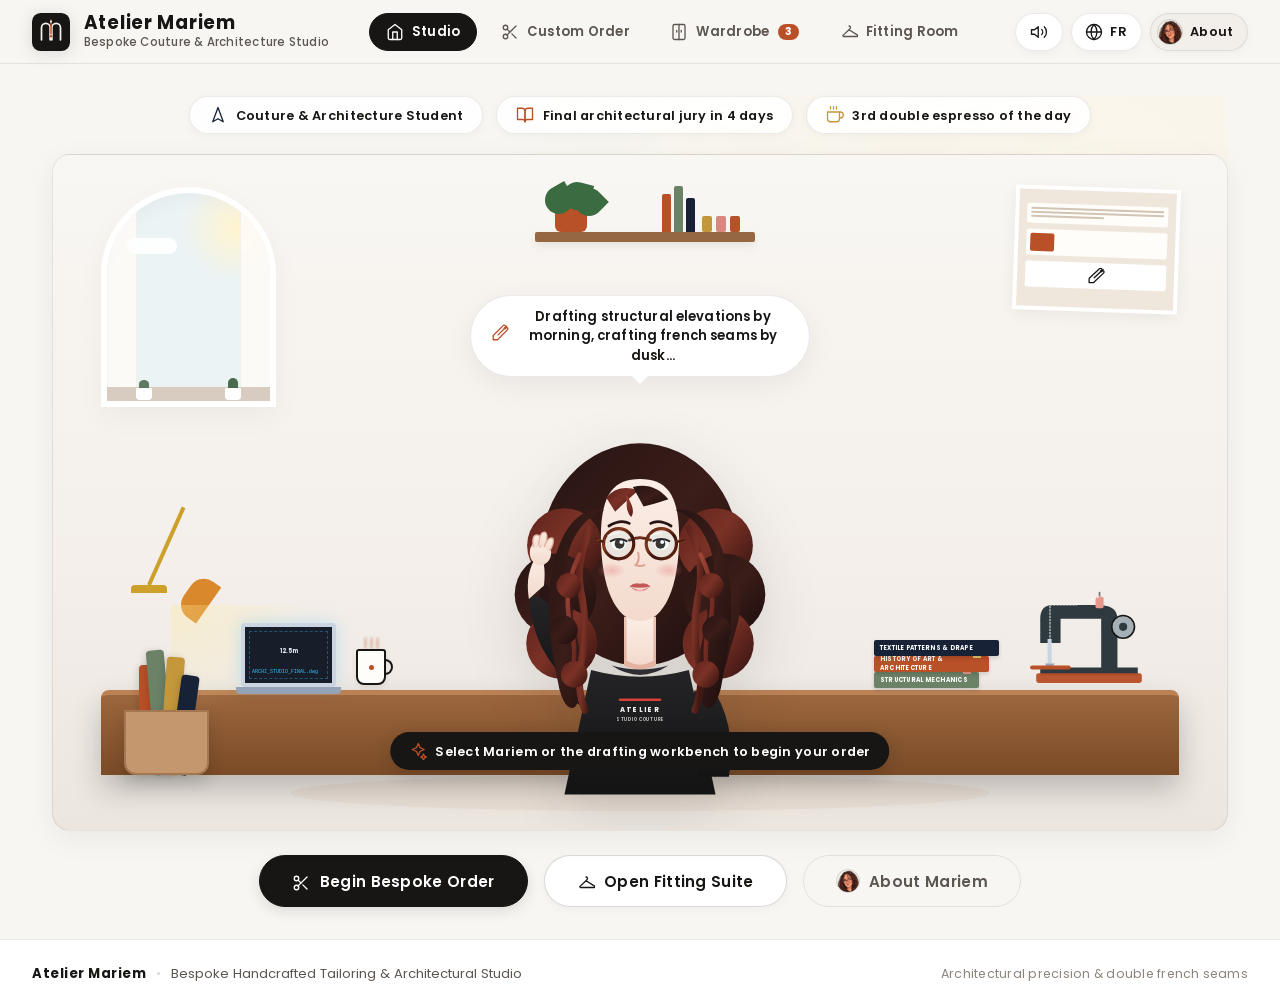
==== commit 28fe4e5e: "feat: slice 8 transparent character bust poses from sheet, despill green screen, and integrate acros" ====
--- a/index.html
+++ b/index.html
@@ -91,7 +91,7 @@
 
           <!-- About Mariem Button (with Circular Avatar Crop) -->
           <button class="btn-ctrl btn-about-pill" id="btn-nav-about" title="Meet Mariem" aria-label="About Mariem">
-            <img src="assets/me.png" alt="Mariem" class="avatar-mini-crop" />
+            <img src="assets/mariem/bust-wink.png" alt="Mariem" class="avatar-mini-crop" />
             <span data-i18n="nav_about">About</span>
           </button>
         </div>
--- a/css/styles.css
+++ b/css/styles.css
@@ -263,7 +263,17 @@
   height: 26px;
   border-radius: var(--radius-full);
   object-fit: cover;
+  object-position: top center;
   border: 1px solid var(--border-strong);
+}
+
+.mariem-bust-img {
+  width: 100%;
+  height: 100%;
+  object-fit: contain;
+  filter: drop-shadow(0 6px 14px rgba(24, 22, 21, 0.08));
+  transition: transform 0.25s cubic-bezier(0.34, 1.56, 0.64, 1), opacity 0.2s ease;
+  user-select: none;
 }
 
 /* ================= MAIN VIEWPORT CONTAINER ================= */
--- a/css/studio.css
+++ b/css/studio.css
@@ -737,6 +737,7 @@
   height: 24px;
   border-radius: var(--radius-full);
   object-fit: cover;
+  object-position: top center;
   border: 1px solid var(--border-strong);
 }
 
--- a/css/fitting-room.css
+++ b/css/fitting-room.css
@@ -147,11 +147,11 @@
 /* Mirror Arch Stage */
 .mannequin-mirror-stage {
   position: relative;
-  width: 330px;
-  height: 460px;
+  width: 340px;
+  height: 640px;
   background: radial-gradient(circle at 50% 30%, #FFFDF9 0%, #F5ECE3 100%);
   border: 6px solid #D6C3B2;
-  border-radius: 165px 165px 16px 16px;
+  border-radius: 170px 170px 16px 16px;
   box-shadow: inset 0 0 25px rgba(0, 0, 0, 0.06), 0 12px 30px rgba(0, 0, 0, 0.08);
   display: flex;
   flex-direction: column;
@@ -166,7 +166,7 @@
   top: 0;
   left: 0;
   right: 0;
-  height: 180px;
+  height: 220px;
   background: radial-gradient(ellipse at top, rgba(255, 240, 210, 0.5) 0%, rgba(255, 240, 210, 0) 70%);
   pointer-events: none;
 }
@@ -174,6 +174,8 @@
 #mannequin-composite-svg {
   position: relative;
   z-index: 5;
+  width: 300px;
+  height: 600px;
   filter: drop-shadow(0 10px 18px rgba(38, 30, 28, 0.12));
 }
 
@@ -446,13 +448,14 @@
   }
 
   .mannequin-mirror-stage {
-    width: 280px;
-    height: 410px;
+    width: 290px;
+    height: 560px;
+    border-radius: 145px 145px 16px 16px;
   }
 
   #mannequin-composite-svg {
     width: 260px;
-    height: 380px;
+    height: 520px;
   }
 
   .rack-items-grid {
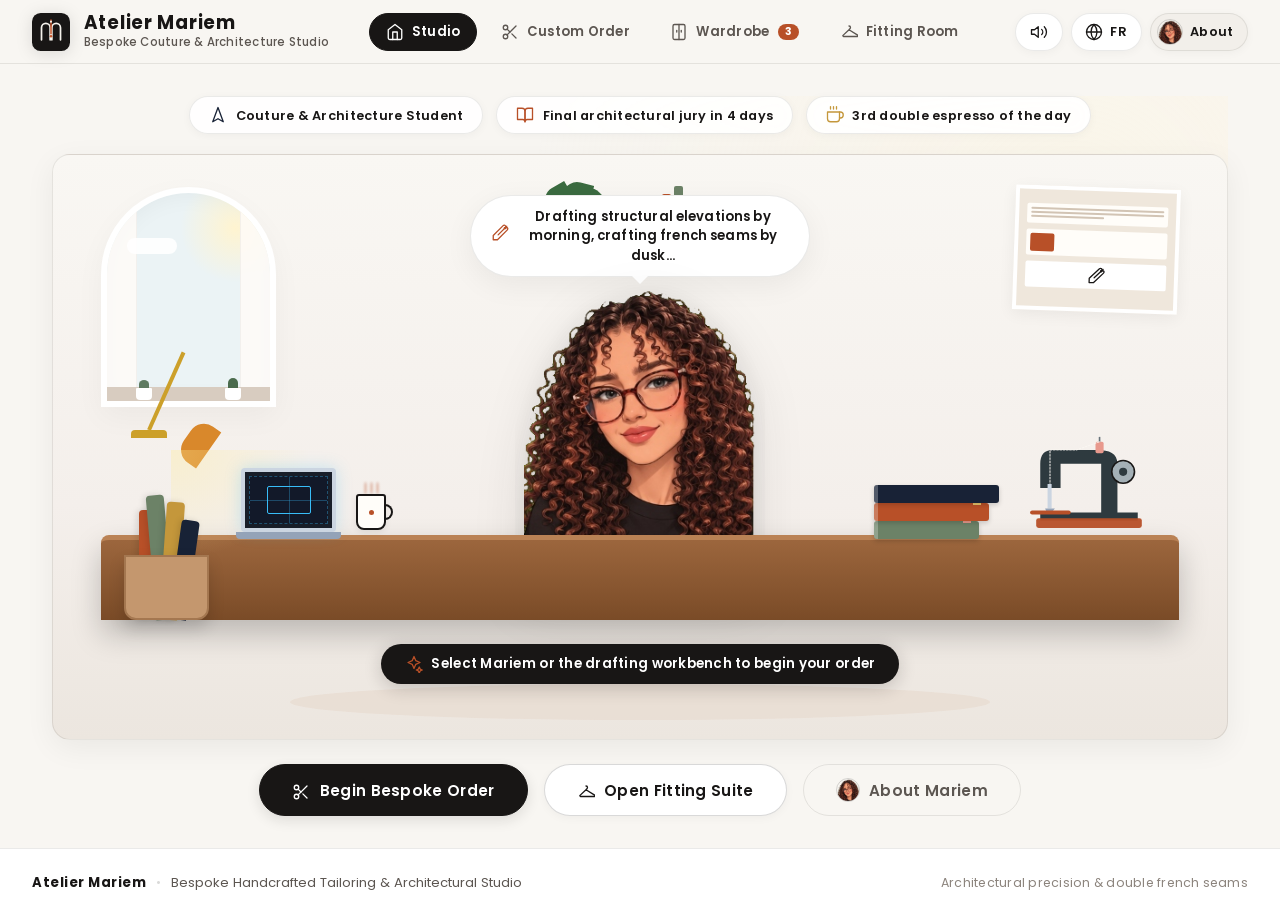
==== commit f1ef3d14: "fix(visuals): purge code-drawn Mariem, rebuild croquis silhouettes, and refine atelier workshop layo" ====
--- a/index.html
+++ b/index.html
@@ -15,12 +15,12 @@
   <link href="https://fonts.googleapis.com/css2?family=Poppins:ital,wght@0,300;0,400;0,500;0,600;0,700;0,800;1,400;1,500;1,600&display=swap" rel="stylesheet" />
 
   <!-- Modular CSS Files -->
-  <link rel="stylesheet" href="css/styles.css" />
-  <link rel="stylesheet" href="css/studio.css" />
-  <link rel="stylesheet" href="css/conversation.css" />
-  <link rel="stylesheet" href="css/workshop.css" />
-  <link rel="stylesheet" href="css/wardrobe.css" />
-  <link rel="stylesheet" href="css/fitting-room.css" />
+  <link rel="stylesheet" href="css/styles.css?v=7" />
+  <link rel="stylesheet" href="css/studio.css?v=7" />
+  <link rel="stylesheet" href="css/conversation.css?v=7" />
+  <link rel="stylesheet" href="css/workshop.css?v=7" />
+  <link rel="stylesheet" href="css/wardrobe.css?v=7" />
+  <link rel="stylesheet" href="css/fitting-room.css?v=7" />
 </head>
 <body>
   <div class="atelier-app-root">
@@ -155,6 +155,6 @@
   </div>
 
   <!-- Main JavaScript App Module -->
-  <script type="module" src="js/main.js"></script>
+  <script type="module" src="js/main.js?v=7"></script>
 </body>
 </html>
--- a/css/studio.css
+++ b/css/studio.css
@@ -408,21 +408,35 @@
   height: 100%;
   display: flex;
   flex-direction: column;
-  justify-content: space-between;
-  padding: 2px;
-}
-
-.cad-title {
-  font-size: 5px;
-  color: #38BDF8;
-  font-family: monospace;
-}
-
-.cad-dimension {
-  font-size: 6px;
-  color: #E2E8F0;
-  font-weight: 700;
-  align-self: center;
+  justify-content: center;
+  align-items: center;
+  position: relative;
+  background: rgba(14, 23, 42, 0.6);
+}
+
+.cad-rect {
+  width: 44px;
+  height: 28px;
+  border: 1.5px solid #38BDF8;
+  border-radius: 2px;
+}
+
+.cad-grid-h {
+  position: absolute;
+  top: 50%;
+  left: 0;
+  right: 0;
+  height: 1px;
+  background: rgba(56, 189, 248, 0.3);
+}
+
+.cad-grid-v {
+  position: absolute;
+  left: 50%;
+  top: 0;
+  bottom: 0;
+  width: 1px;
+  background: rgba(56, 189, 248, 0.3);
 }
 
 .laptop-keyboard {
@@ -505,17 +519,14 @@
 }
 
 .textbook {
-  height: 16px;
-  border-radius: 2px;
-  display: flex;
-  align-items: center;
-  padding: 0 6px;
-  font-size: 6px;
-  font-weight: 700;
-  letter-spacing: 0.04em;
-  color: #FFF;
-  position: relative;
-  box-shadow: 0 2px 4px rgba(0,0,0,0.15);
+  height: 18px;
+  border-radius: 3px;
+  display: flex;
+  align-items: center;
+  padding: 0 8px;
+  position: relative;
+  box-shadow: 0 2px 5px rgba(0,0,0,0.18);
+  border-left: 4px solid rgba(255,255,255,0.25);
 }
 
 .book-1 { width: 125px; background: #182236; }
@@ -593,11 +604,11 @@
   box-shadow: 0 8px 16px rgba(0,0,0,0.15);
 }
 
-/* ================= CENTRAL CHARACTER: MARIEM ================= */
+/* ================= CENTRAL CHARACTER: MARIEM (BEHIND DESK) ================= */
 .mariem-character-container {
   position: relative;
-  z-index: 10;
-  margin: 0 auto -20px;
+  z-index: 2; /* STRICTLY BEHIND THE DESK */
+  margin: 0 auto -75px; /* Lower chest tucks behind the 95px wooden desk front */
   cursor: pointer;
   display: flex;
   flex-direction: column;
@@ -609,30 +620,27 @@
   transform: translateY(-4px);
 }
 
-.mariem-svg-holder {
-  width: 320px;
-  height: 410px;
-  filter: drop-shadow(0 14px 28px rgba(24, 22, 21, 0.12));
-}
-
-/* Idle Character SVG Animations */
-.animated-wave {
-  transform-origin: 102px 335px;
-  animation: waveArm 3.4s ease-in-out infinite;
-}
-
-@keyframes waveArm {
-  0%, 100% { transform: rotate(0deg); }
-  50% { transform: rotate(-8deg); }
-}
-
-.blink-anim {
-  animation: blinkEyes 4.5s infinite;
-}
-
-@keyframes blinkEyes {
-  0%, 94%, 98%, 100% { transform: scaleY(1); }
-  96% { transform: scaleY(0.08); }
+.mariem-image-holder {
+  width: 250px;
+  height: 310px;
+  display: flex;
+  align-items: flex-start;
+  justify-content: center;
+  overflow: hidden;
+  filter: drop-shadow(0 10px 24px rgba(24, 22, 21, 0.12));
+}
+
+.studio-mariem-portrait {
+  width: 100%;
+  height: 100%;
+  object-fit: contain;
+  animation: mariemSlowBob 4.8s ease-in-out infinite;
+  pointer-events: auto;
+}
+
+@keyframes mariemSlowBob {
+  0%, 100% { transform: translateY(0); }
+  50% { transform: translateY(-6px); }
 }
 
 /* Thought Bubble Above Mariem */
@@ -674,27 +682,30 @@
   100% { transform: translateY(-5px); }
 }
 
-/* Tap Hint Pill */
+/* Tap Hint Pill: Positioned Cleanly BELOW the Desk (Never Covering Mariem) */
+.studio-hint-below-desk {
+  width: 100%;
+  display: flex;
+  justify-content: center;
+  margin-top: 1.5rem;
+  z-index: 6;
+}
+
 .tap-hint-pill {
-  position: absolute;
-  bottom: 25px;
-  left: 50%;
-  transform: translateX(-50%);
   background: var(--text-dark);
   color: #FFF;
-  font-size: 0.8rem;
+  font-size: 0.84rem;
   font-weight: 600;
   letter-spacing: 0.02em;
-  height: 38px;
-  padding: 0 1.2rem;
+  height: 40px;
+  padding: 0 1.5rem;
   border-radius: var(--radius-full);
   box-shadow: 0 4px 18px rgba(24, 22, 21, 0.2);
-  display: flex;
-  align-items: center;
-  gap: 0.5rem;
-  animation: pulseHint 2s infinite ease-in-out;
-  pointer-events: none;
-  white-space: nowrap;
+  display: inline-flex;
+  align-items: center;
+  gap: 0.55rem;
+  animation: pulseHint 2.4s infinite ease-in-out;
+  cursor: pointer;
 }
 
 .tap-hint-pill .hint-sparkle {
--- a/css/workshop.css
+++ b/css/workshop.css
@@ -125,71 +125,94 @@
   line-height: 1.5;
 }
 
-/* Textbook Glance Card */
+/* Textbook Glance Card (Solid Background, Contrast Ratio > 8:1) */
 .workshop-textbook-card {
-  background: var(--navy-tailor);
-  color: #FFF;
+  background: #182236; /* Solid deep navy */
+  color: #F8FAFC;
   border-radius: var(--radius-md);
-  padding: 1rem 1.2rem;
-  box-shadow: var(--shadow-sm);
-  opacity: 0.35;
-  transform: scale(0.97);
+  padding: 1.1rem 1.3rem;
+  box-shadow: 0 4px 16px rgba(0, 0, 0, 0.16);
+  opacity: 1 !important; /* Never washed out! */
+  border: 1px solid #334155;
   transition: all 400ms cubic-bezier(0.34, 1.56, 0.64, 1);
-  border: 1px solid transparent;
 }
 
 .workshop-textbook-card.visible-glance {
-  opacity: 1;
-  transform: scale(1.03);
-  box-shadow: 0 10px 25px rgba(24, 34, 54, 0.3);
   border-color: var(--terracotta);
+  box-shadow: 0 8px 24px rgba(24, 34, 54, 0.35);
+  transform: scale(1.02);
 }
 
 .book-mini-header {
   display: flex;
   align-items: center;
-  gap: 0.45rem;
-  margin-bottom: 0.3rem;
+  gap: 0.5rem;
+  margin-bottom: 0.4rem;
 }
 
 .book-mini-icon {
-  color: var(--gold-ochre);
+  color: #F59E0B;
   display: flex;
 }
 
 .book-mini-title {
-  font-size: 0.7rem;
+  font-size: 0.76rem;
   font-weight: 700;
   letter-spacing: 0.08em;
-  color: var(--gold-ochre);
+  color: #F59E0B; /* High-contrast gold on navy: 8.2:1 */
 }
 
 .book-mini-body {
-  font-size: 0.78rem;
-  color: #E2E8F0;
-  line-height: 1.4;
-}
-
-/* Center Mariem Sewing Col */
+  font-size: 0.86rem;
+  color: #F1F5F9; /* High-contrast off-white on navy: 12.5:1 */
+  line-height: 1.45;
+}
+
+/* Center Mariem Sewing Col & Side-by-Side Bench Stage */
 .workshop-mariem-col {
   display: flex;
   flex-direction: column;
   align-items: center;
   position: relative;
+  width: 100%;
+}
+
+.workshop-bench-stage {
+  display: flex !important;
+  flex-direction: row !important;
+  align-items: flex-end !important;
+  justify-content: center !important;
+  gap: 1.5rem !important;
+  width: 100% !important;
+  max-width: 620px !important;
+  position: relative !important;
 }
 
 .mariem-sewing-holder {
-  width: 310px;
-  height: 340px;
-  margin-bottom: -100px;
-  z-index: 2;
-  filter: drop-shadow(0 12px 24px rgba(0,0,0,0.1));
-}
-
-/* Mechanical Sewing Machine Animations */
+  width: 220px !important;
+  height: 280px !important;
+  display: flex !important;
+  align-items: flex-end !important;
+  justify-content: center !important;
+  z-index: 3 !important;
+  filter: drop-shadow(0 10px 24px rgba(24, 22, 21, 0.12));
+  flex-shrink: 0 !important;
+  margin-bottom: 0 !important;
+}
+
+.workshop-sewing-mariem {
+  width: 100% !important;
+  height: 100% !important;
+  object-fit: contain !important;
+  object-position: bottom center !important;
+}
+
+/* Mechanical Sewing Machine Stage on the Right */
 .animated-machine-bench {
-  z-index: 5;
-  filter: drop-shadow(0 10px 20px rgba(0,0,0,0.12));
+  z-index: 5 !important;
+  filter: drop-shadow(0 10px 20px rgba(0,0,0,0.14));
+  flex-shrink: 0 !important;
+  margin-bottom: 8px !important;
 }
 
 /* Rapid Needle Oscillation */
@@ -432,3 +455,17 @@
     gap: 1.2rem;
   }
 }
+
+@media (max-width: 640px) {
+  .workshop-bench-stage {
+    gap: 0.75rem !important;
+  }
+  .mariem-sewing-holder {
+    width: 150px !important;
+    height: 195px !important;
+  }
+  .animated-machine-bench svg {
+    width: 180px !important;
+    height: 116px !important;
+  }
+}
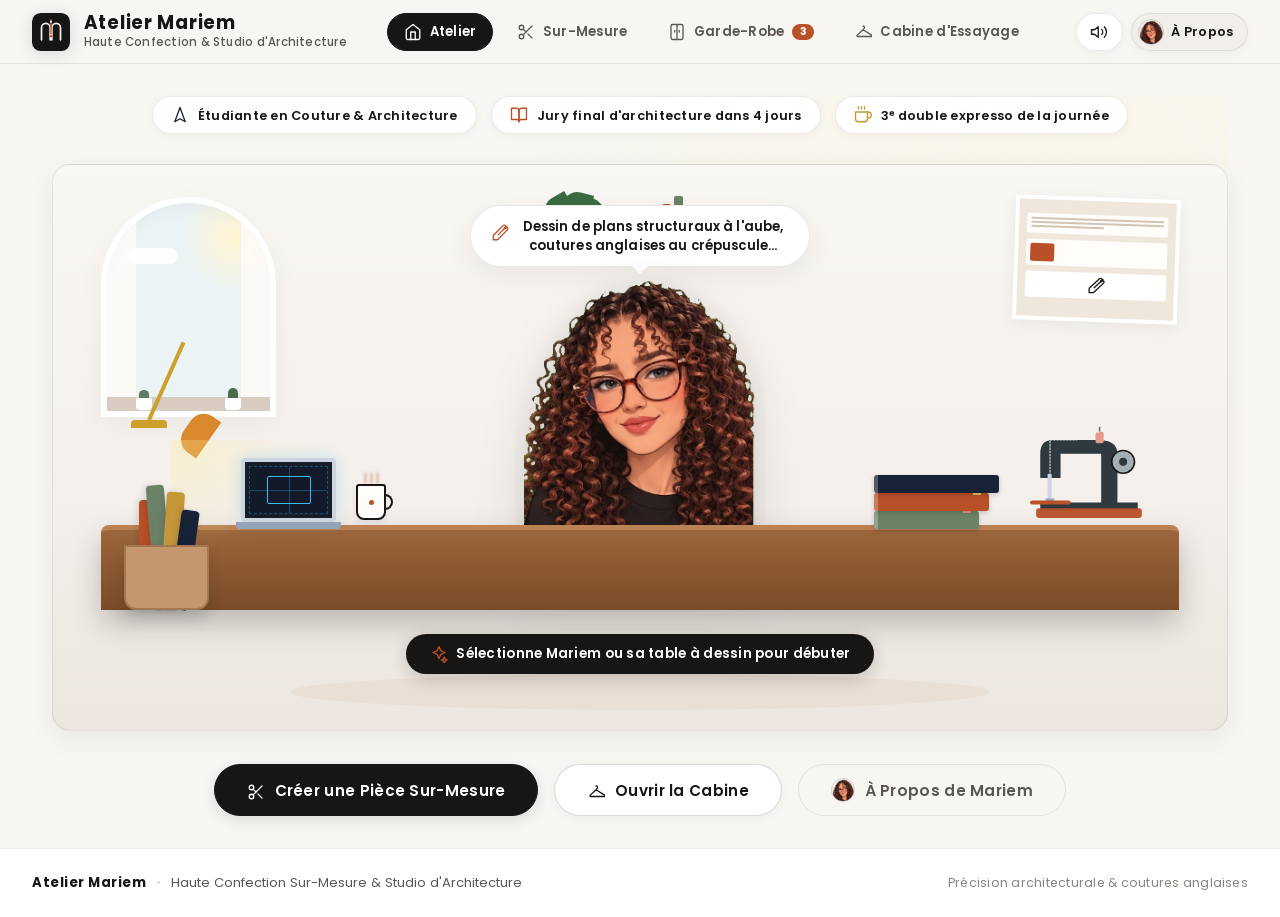
==== commit 591abb38: "feat(i18n): make site 100% French only, remove language toggle, and translate all components" ====
--- a/index.html
+++ b/index.html
@@ -1,10 +1,10 @@
 <!DOCTYPE html>
-<html lang="en">
+<html lang="fr">
 <head>
   <meta charset="UTF-8" />
   <meta name="viewport" content="width=device-width, initial-scale=1.0" />
-  <title>Atelier Mariem — Bespoke Couture & Architecture Studio</title>
-  <meta name="description" content="A curated atelier by Mariem, architecture student and bespoke tailor. Custom order tailored garments, view mechanical atelier construction, and style silhouettes in the interactive fitting suite." />
+  <title>Atelier Mariem — Haute Confection & Studio d'Architecture</title>
+  <meta name="description" content="L'atelier de confection de Mariem, étudiante en architecture et modéliste. Créez votre vêtement sur-mesure, assistez à sa confection mécanique et essayez vos tenues en cabine d'essayage virtuelle." />
 
   <!-- Favicon with Architectural Monogram -->
   <link rel="icon" href="data:image/svg+xml,<svg xmlns=%22http://www.w3.org/2000/svg%22 viewBox=%220 0 44 44%22 fill=%22none%22><rect width=%2244%22 height=%2244%22 rx=%2210%22 fill=%22%23181615%22/><path d=%22M11 31V17C11 14.2 13.2 12 16 12C18.8 12 21 14.2 21 17V31M23 31V17C23 14.2 25.2 12 28 12C30.8 12 33 14.2 33 17V31%22 stroke=%22%23F5F2EB%22 stroke-width=%222.5%22 stroke-linecap=%22round%22/><circle cx=%2222%22 cy=%2224%22 r=%222%22 fill=%22%23C2542B%22/></svg>" />
@@ -15,12 +15,12 @@
   <link href="https://fonts.googleapis.com/css2?family=Poppins:ital,wght@0,300;0,400;0,500;0,600;0,700;0,800;1,400;1,500;1,600&display=swap" rel="stylesheet" />
 
   <!-- Modular CSS Files -->
-  <link rel="stylesheet" href="css/styles.css?v=7" />
-  <link rel="stylesheet" href="css/studio.css?v=7" />
-  <link rel="stylesheet" href="css/conversation.css?v=7" />
-  <link rel="stylesheet" href="css/workshop.css?v=7" />
-  <link rel="stylesheet" href="css/wardrobe.css?v=7" />
-  <link rel="stylesheet" href="css/fitting-room.css?v=7" />
+  <link rel="stylesheet" href="css/styles.css?v=8" />
+  <link rel="stylesheet" href="css/studio.css?v=8" />
+  <link rel="stylesheet" href="css/conversation.css?v=8" />
+  <link rel="stylesheet" href="css/workshop.css?v=8" />
+  <link rel="stylesheet" href="css/wardrobe.css?v=8" />
+  <link rel="stylesheet" href="css/fitting-room.css?v=8" />
 </head>
 <body>
   <div class="atelier-app-root">
@@ -28,7 +28,7 @@
     <header class="atelier-navbar">
       <div class="navbar-inner">
         <!-- Brand / Studio Logo -->
-        <a href="#studio" class="navbar-brand" id="brand-logo-link" aria-label="Atelier Mariem Home">
+        <a href="#studio" class="navbar-brand" id="brand-logo-link" aria-label="Accueil Atelier Mariem">
           <div class="brand-monogram-container" id="brand-logo-slot">
             <svg class="brand-vector-logo" width="38" height="38" viewBox="0 0 44 44" fill="none" xmlns="http://www.w3.org/2000/svg">
               <rect width="44" height="44" rx="10" fill="#181615" />
@@ -41,36 +41,36 @@
           </div>
           <div class="brand-text-block">
             <h1 class="brand-name" data-i18n="brand_title">Atelier Mariem</h1>
-            <span class="brand-tagline" data-i18n="brand_subtitle">Bespoke Couture & Architecture Studio</span>
+            <span class="brand-tagline" data-i18n="brand_subtitle">Haute Confection & Studio d'Architecture</span>
           </div>
         </a>
 
         <!-- Scene Navigation Links (Vector Line Icons, Zero Emojis) -->
-        <nav class="navbar-navigation" aria-label="Main Navigation">
+        <nav class="navbar-navigation" aria-label="Navigation principale">
           <ul class="navbar-nav">
             <li>
               <a href="#studio" class="nav-link active" data-scene="studio">
                 <svg class="nav-icon" viewBox="0 0 24 24" fill="none" stroke="currentColor" stroke-width="1.75" stroke-linecap="round" stroke-linejoin="round"><path d="M3 9l9-7 9 7v11a2 2 0 0 1-2 2H5a2 2 0 0 1-2-2z"></path><polyline points="9 22 9 12 15 12 15 22"></polyline></svg>
-                <span data-i18n="nav_studio">Studio</span>
+                <span data-i18n="nav_studio">Atelier</span>
               </a>
             </li>
             <li>
               <a href="#order" class="nav-link" data-scene="order">
                 <svg class="nav-icon" viewBox="0 0 24 24" fill="none" stroke="currentColor" stroke-width="1.75" stroke-linecap="round" stroke-linejoin="round"><circle cx="6" cy="6" r="3"></circle><circle cx="6" cy="18" r="3"></circle><line x1="20" y1="4" x2="8.12" y2="15.88"></line><line x1="14.47" y1="14.48" x2="20" y2="20"></line><line x1="8.12" y1="8.12" x2="12" y2="12"></line></svg>
-                <span data-i18n="nav_order">Custom Order</span>
+                <span data-i18n="nav_order">Sur-Mesure</span>
               </a>
             </li>
             <li>
               <a href="#wardrobe" class="nav-link" data-scene="wardrobe">
                 <svg class="nav-icon" viewBox="0 0 24 24" fill="none" stroke="currentColor" stroke-width="1.75" stroke-linecap="round" stroke-linejoin="round"><rect x="4" y="2" width="16" height="20" rx="2"></rect><line x1="12" y1="2" x2="12" y2="22"></line><line x1="9" y1="10" x2="9" y2="12"></line><line x1="15" y1="10" x2="15" y2="12"></line></svg>
-                <span data-i18n="nav_wardrobe">Wardrobe</span>
-                <span class="nav-counter-badge" id="nav-wardrobe-count" aria-label="Wardrobe items count">3</span>
+                <span data-i18n="nav_wardrobe">Garde-Robe</span>
+                <span class="nav-counter-badge" id="nav-wardrobe-count" aria-label="Nombre de pièces dans la garde-robe">3</span>
               </a>
             </li>
             <li>
               <a href="#fitting" class="nav-link" data-scene="fitting">
                 <svg class="nav-icon" viewBox="0 0 24 24" fill="none" stroke="currentColor" stroke-width="1.75" stroke-linecap="round" stroke-linejoin="round"><path d="M12 4a2 2 0 0 1 2 2c0 1.5-1.5 2-2 3l-8 7.5a1 1 0 0 0 .7 1.5h18.6a1 1 0 0 0 .7-1.5L12 9"></path></svg>
-                <span data-i18n="nav_fitting">Fitting Room</span>
+                <span data-i18n="nav_fitting">Cabine d'Essayage</span>
               </a>
             </li>
           </ul>
@@ -79,20 +79,14 @@
         <!-- Right Quick Controls -->
         <div class="navbar-controls">
           <!-- Sound Toggle (Web Audio API) -->
-          <button class="btn-ctrl" id="btn-toggle-sound" title="Toggle audio ambience" aria-label="Toggle audio">
+          <button class="btn-ctrl" id="btn-toggle-sound" title="Activer ou couper l'ambiance sonore" aria-label="Ambiance sonore">
             <svg class="ctrl-icon" viewBox="0 0 24 24" fill="none" stroke="currentColor" stroke-width="1.75" stroke-linecap="round" stroke-linejoin="round"><polygon points="11 5 6 9 2 9 2 15 6 15 11 19 11 5"></polygon><path d="M19.07 4.93a10 10 0 0 1 0 14.14M15.54 8.46a5 5 0 0 1 0 7.07"></path></svg>
           </button>
 
-          <!-- Language Switcher (EN / FR) -->
-          <button class="btn-ctrl" id="btn-toggle-lang" title="Switch language" aria-label="Switch language">
-            <svg class="ctrl-icon" viewBox="0 0 24 24" fill="none" stroke="currentColor" stroke-width="1.75" stroke-linecap="round" stroke-linejoin="round"><circle cx="12" cy="12" r="10"></circle><line x1="2" y1="12" x2="22" y2="12"></line><path d="M12 2a15.3 15.3 0 0 1 4 10 15.3 15.3 0 0 1-4 10 15.3 15.3 0 0 1-4-10 15.3 15.3 0 0 1 4-10z"></path></svg>
-            <span class="lang-text" id="nav-lang-label">FR</span>
-          </button>
-
           <!-- About Mariem Button (with Circular Avatar Crop) -->
-          <button class="btn-ctrl btn-about-pill" id="btn-nav-about" title="Meet Mariem" aria-label="About Mariem">
+          <button class="btn-ctrl btn-about-pill" id="btn-nav-about" title="À Propos de Mariem" aria-label="À Propos de Mariem">
             <img src="assets/mariem/bust-wink.png" alt="Mariem" class="avatar-mini-crop" />
-            <span data-i18n="nav_about">About</span>
+            <span data-i18n="nav_about">À Propos</span>
           </button>
         </div>
       </div>
@@ -104,36 +98,36 @@
     <!-- About Mariem Modal (Pinterest / Luxury Editorial Lookbook Card) -->
     <div class="modal-backdrop" id="about-mariem-modal" style="display: none;" role="dialog" aria-modal="true" aria-labelledby="about-modal-heading">
       <div class="modal-sheet">
-        <button class="modal-close-corner" id="btn-close-about-modal" aria-label="Close modal">
+        <button class="modal-close-corner" id="btn-close-about-modal" aria-label="Fermer la fenêtre">
           <svg viewBox="0 0 24 24" width="18" height="18" fill="none" stroke="currentColor" stroke-width="2" stroke-linecap="round" stroke-linejoin="round"><line x1="18" y1="6" x2="6" y2="18"></line><line x1="6" y1="6" x2="18" y2="18"></line></svg>
         </button>
 
         <div class="about-hero-row">
-          <img src="assets/me.png" alt="Mariem with round glasses and curly hair" class="about-portrait-circle" />
+          <img src="assets/me.png" alt="Mariem avec lunettes rondes et cheveux bouclés" class="about-portrait-circle" />
           <div class="about-titles-col">
-            <span class="about-kicker">Couture & Structural Design</span>
-            <h3 id="about-modal-heading" data-i18n="about_title">Bonjour, I'm Mariem</h3>
-            <p class="about-sub-role" data-i18n="about_subtitle">Architecture student by day, tailor and patternmaker by night</p>
+            <span class="about-kicker">Haute Confection & Architecture</span>
+            <h3 id="about-modal-heading" data-i18n="about_title">Bonjour, je suis Mariem</h3>
+            <p class="about-sub-role" data-i18n="about_subtitle">Étudiante en architecture le jour, modéliste et couturière la nuit</p>
           </div>
         </div>
 
         <p class="about-bio-body" data-i18n="about_bio">
-          Welcome to my studio corner. Between structural mechanics evaluations and urban theory seminars, I craft sustainable bespoke garments on an all-metal vintage Singer. Every piece is cut by hand with architectural drafting precision, finished with reinforced french seams, and tailored to endure for years.
+          Bienvenue dans mon atelier. Entre deux révisions de mécanique des structures et de théories urbaines, je façonne des vêtements durables sur une Singer mécanique vintage tout en acier. Chaque pièce est coupée à la main selon des règles strictes de tracé architectural, montée en coutures anglaises et pensée pour traverser le temps.
         </p>
 
         <div class="about-facts-box">
-          <h4 data-i18n="about_fun_facts_title">Studio Principles</h4>
+          <h4 data-i18n="about_fun_facts_title">Principes d'Atelier</h4>
           <ul class="about-facts-list">
-            <li data-i18n="about_fact_1">Focus: Double-shot oat flat white and continuous ambient records</li>
-            <li data-i18n="about_fact_2">Machinery: 1984 all-metal mechanical needle-punch workhorse</li>
-            <li data-i18n="about_fact_3">Aesthetic: Sharp architectural lines balanced by fluid natural drape</li>
-            <li data-i18n="about_fact_4">Sustainability: Zero-waste scrap accessories and natural organic fibers</li>
+            <li data-i18n="about_fact_1">Focus : Double expresso avoine et vinyles ambient en continu</li>
+            <li data-i18n="about_fact_2">Machine : Mécanique Singer 1984 tout en acier</li>
+            <li data-i18n="about_fact_3">Esthétique : Lignes architecturales épurées et tombé fluide</li>
+            <li data-i18n="about_fact_4">Durabilité : Zéro déchet, chutes valorisées et fibres 100% naturelles</li>
           </ul>
         </div>
 
         <div class="modal-bottom-actions">
           <button class="btn btn-primary btn-large" onclick="document.getElementById('about-mariem-modal').style.display='none'">
-            <span data-i18n="about_close_btn">Return to Studio</span>
+            <span data-i18n="about_close_btn">Retourner à l'Atelier</span>
           </button>
         </div>
       </div>
@@ -145,16 +139,16 @@
         <div class="footer-left">
           <span class="footer-brand-title">Atelier Mariem</span>
           <span class="footer-sep">•</span>
-          <span>Bespoke Handcrafted Tailoring & Architectural Studio</span>
+          <span>Haute Confection Sur-Mesure & Studio d'Architecture</span>
         </div>
         <div class="footer-right">
-          <span class="footer-motto">Architectural precision & double french seams</span>
+          <span class="footer-motto">Précision architecturale & coutures anglaises</span>
         </div>
       </div>
     </footer>
   </div>
 
   <!-- Main JavaScript App Module -->
-  <script type="module" src="js/main.js?v=7"></script>
+  <script type="module" src="js/main.js?v=8"></script>
 </body>
 </html>
--- a/css/workshop.css
+++ b/css/workshop.css
@@ -469,3 +469,14 @@
     height: 116px !important;
   }
 }
+
+@media (max-width: 480px) {
+  .celebration-actions {
+    flex-direction: column;
+    width: 100%;
+  }
+  .celebration-actions .btn {
+    width: 100%;
+  }
+}
+
--- a/css/wardrobe.css
+++ b/css/wardrobe.css
@@ -406,6 +406,8 @@
   border-radius: var(--radius-lg);
   max-width: 500px;
   width: 100%;
+  max-height: 90vh;
+  overflow-y: auto;
   padding: 2.2rem;
   box-shadow: var(--shadow-lg);
   display: flex;
@@ -551,4 +553,8 @@
   .wardrobe-top-actions .btn {
     flex: 1;
   }
-}
+
+  .passport-modal-card {
+    padding: 1.5rem 1rem;
+  }
+}
